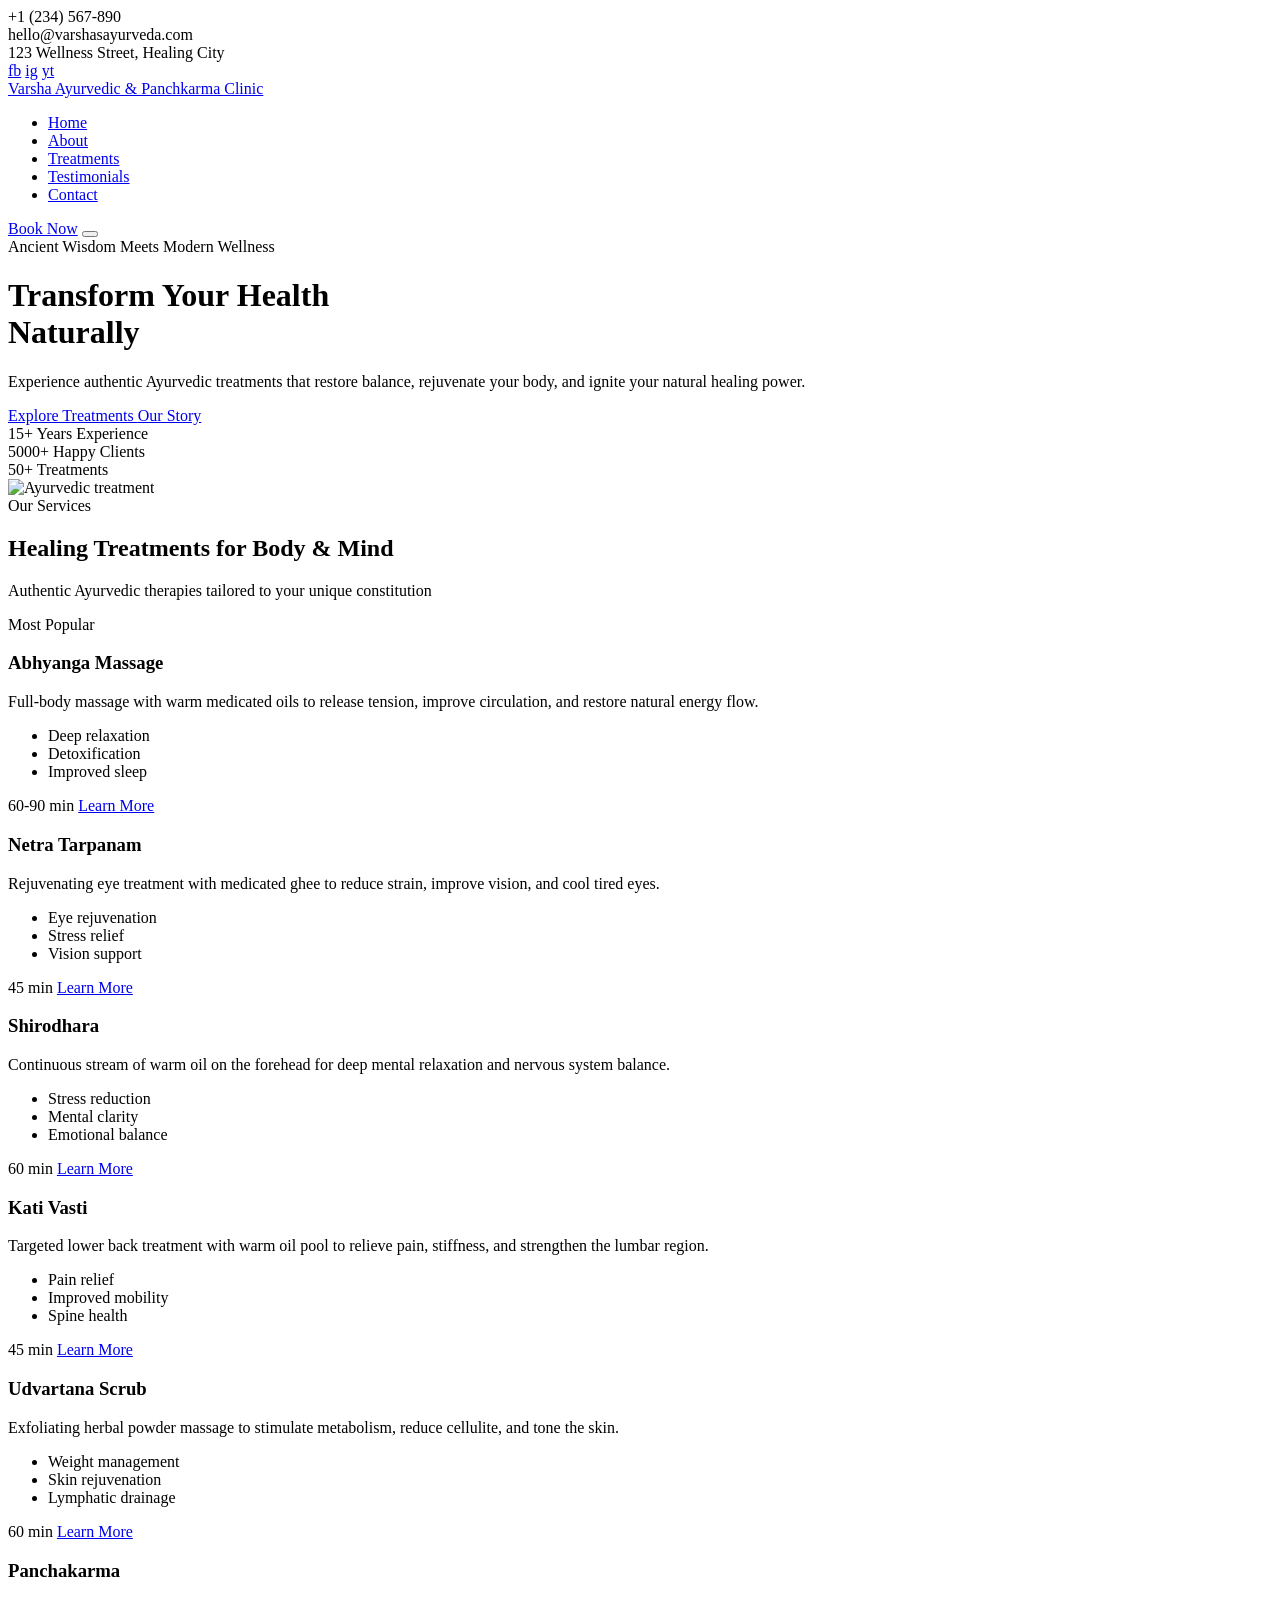
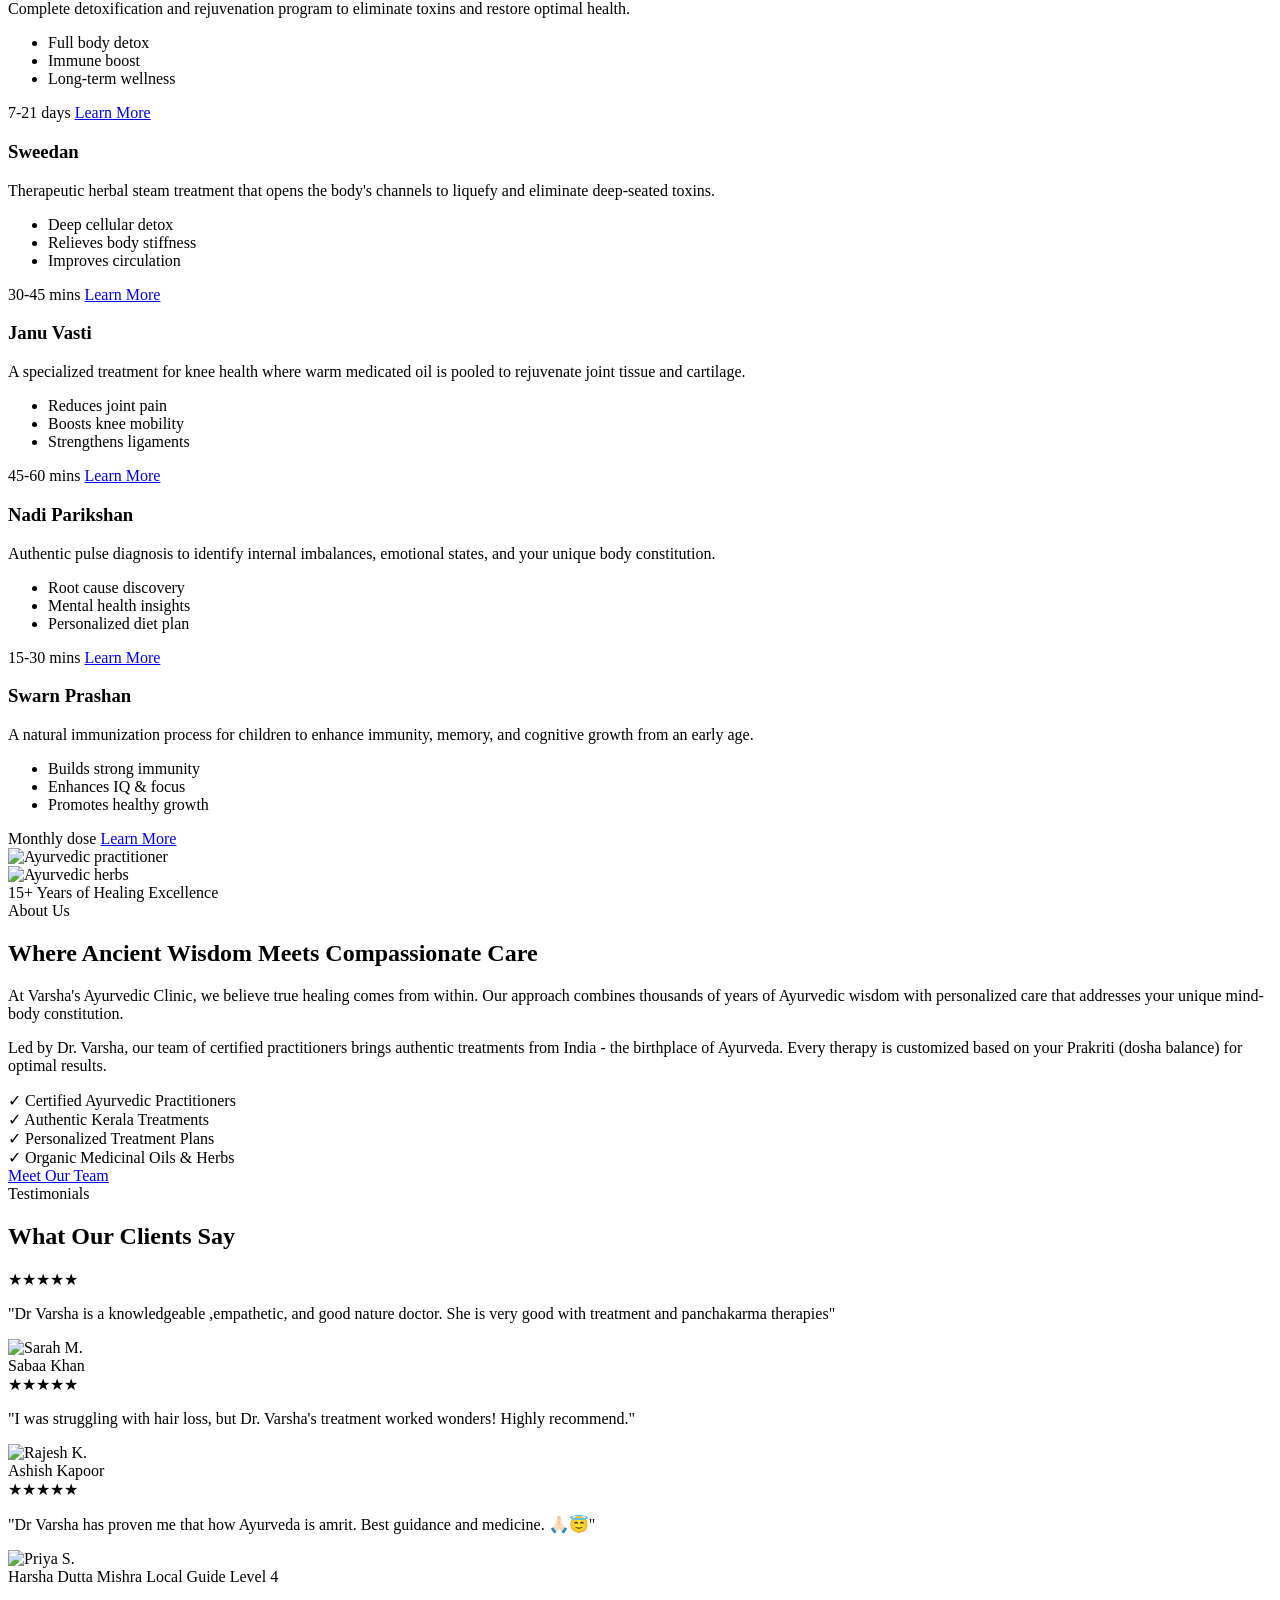
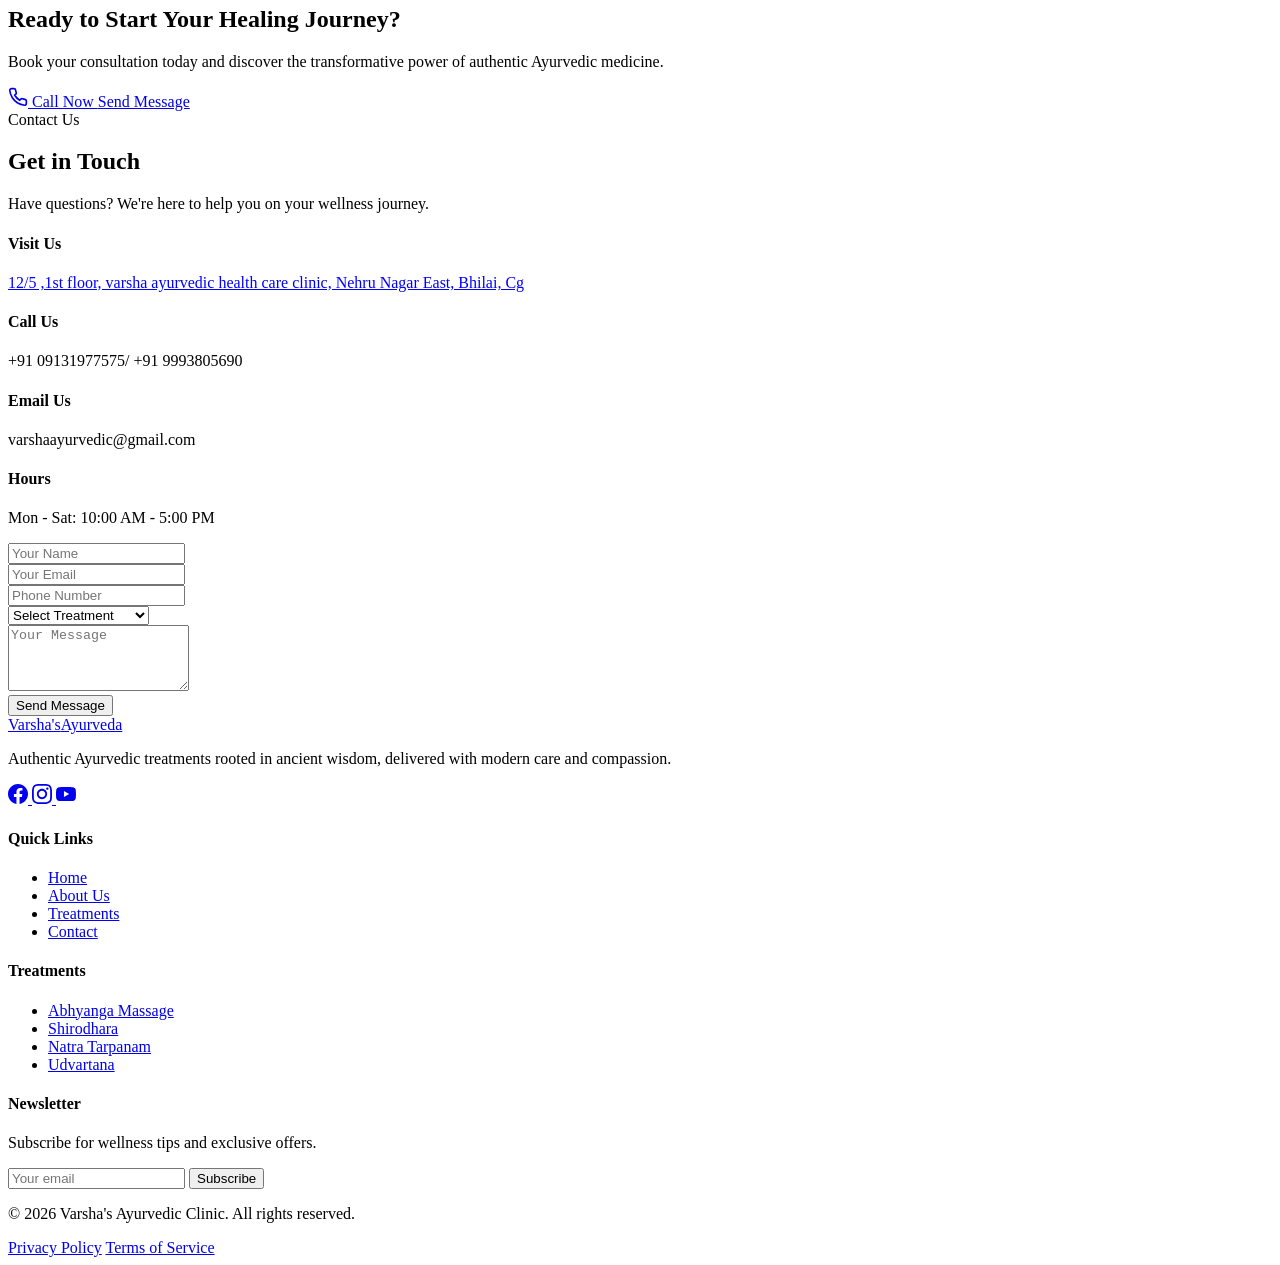
==== index.html @ 2d73433a "Add files via upload" ====
<!DOCTYPE html>
<html lang="en">

<head>
    <meta charset="UTF-8">
    <meta name="viewport" content="width=device-width, initial-scale=1.0">
    <title>Varsha Ayurvedic & Panchkarma Clinic - Ancient Wisdom, Vibrant Health</title>
    <link rel="preconnect" href="https://fonts.googleapis.com">
    <link rel="preconnect" href="https://fonts.gstatic.com" crossorigin>
    <link href="https://fonts.googleapis.com/css2?family=Manrope:wght@400;500;600;700&family=Public+Sans:wght@400;500;600&display=swap" rel="stylesheet">
    <link rel="stylesheet" href="assets/css/style.css">
</head>

<body>
    <!-- Contact Info Bar -->
    <div class="navbar contact-bar">
        <div class="nav-container">
            <div class="contact-info-bar">
                <div class="contact-item">
                    <span class="contact-icon"></span>
                    <span>+1 (234) 567-890</span>
                </div>
                <div class="contact-item">
                    <span class="contact-icon"></span>
                    <span>hello@varshasayurveda.com</span>
                </div>
                <div class="contact-item">
                    <span class="contact-icon"></span>
                    <span>123 Wellness Street, Healing City</span>
                </div>
            </div>
            <div class="social-icons">
                <a href="#" aria-label="Facebook">fb</a>
                <a href="#" aria-label="Instagram">ig</a>
                <a href="#" aria-label="YouTube">yt</a>
            </div>
        </div>
    </div>

    <!-- Navigation -->
    <nav class="navbar">
        <div class="nav-container">
            <a href="index.html" class="nav-logo">
                <span class="logo-icon"></span>
                <span class="logo-text">Varsha Ayurvedic & Panchkarma Clinic</span>
            </a>
            <ul class="nav-menu">
                <li><a href="index.html" class="nav-link active">Home</a></li>
                <li><a href="about.html" class="nav-link">About</a></li>
                <li><a href="#treatments" class="nav-link">Treatments</a></li>
                <li><a href="#testimonials" class="nav-link">Testimonials</a></li>
                <li><a href="#contact" class="nav-link">Contact</a></li>
            </ul>
            <a href="#book" class="btn btn-primary nav-cta">Book Now</a>
            <button class="nav-toggle" aria-label="Toggle menu">
                <span></span>
                <span></span>
                <span></span>
            </button>
        </div>
    </nav>

    <!-- Hero Section -->
    <header class="hero">
        <div class="hero-bg-shapes">
            <div class="hero-shape hero-shape-1"></div>
            <div class="hero-shape hero-shape-2"></div>
        </div>
        <div class="hero-container">
            <div class="hero-content">
                <span class="hero-badge">
                    <span class="badge-icon"></span> Ancient Wisdom Meets Modern Wellness
                </span>
                <h1 class="hero-title">
                    Transform Your Health<br>
                    <span>Naturally</span>
                </h1>
                <p class="hero-subtitle">
                    Experience authentic Ayurvedic treatments that restore balance, rejuvenate your body, and ignite your natural healing power.
                </p>
                <div class="hero-cta">
                    <a href="#treatments" class="btn btn-primary btn-lg">
                        Explore Treatments
                    </a>
                    <a href="#about" class="btn btn-secondary btn-lg">Our Story</a>
                </div>
                <div class="hero-stats">
                    <div class="stat">
                        <span class="stat-number">15+</span>
                        <span class="stat-label">Years Experience</span>
                    </div>
                    <div class="stat">
                        <span class="stat-number">5000+</span>
                        <span class="stat-label">Happy Clients</span>
                    </div>
                    <div class="stat">
                        <span class="stat-number">50+</span>
                        <span class="stat-label">Treatments</span>
                    </div>
                </div>
            </div>
            <div class="hero-image">
                <div class="image-frame">
                    <img src="C:\Users\DARSH\Downloads\varsha\PHOTO-2026-04-24-11-02-21_1.jpg" alt="Ayurvedic treatment" class="hero-img">
                </div>
            </div>
        </div>
    </header>

    <!-- Services Section -->
    <section class="services" id="treatments">
        <div class="container">
            <div class="section-header">
                <span class="section-badge">Our Services</span>
                <h2 class="section-title">Healing Treatments for <span>Body & Mind</span></h2>
                <p class="section-subtitle">Authentic Ayurvedic therapies tailored to your unique constitution</p>
            </div>
            <div class="services-grid">
                <article class="service-card featured">
                    <div class="card-badge">Most Popular</div>
                    <div class="service-icon"></div>
                    <h3 class="service-title">Abhyanga Massage</h3>
                    <p class="service-description">
                        Full-body massage with warm medicated oils to release tension, improve circulation, and restore natural energy flow.
                    </p>
                    <ul class="service-benefits">
                        <li>Deep relaxation</li>
                        <li>Detoxification</li>
                        <li>Improved sleep</li>
                    </ul>
                    <div class="service-footer">
                        <span class="service-duration">60-90 min</span>
                        <a href="abhyanga.html" class="btn btn-outline">Learn More</a>
                    </div>
                </article>

                <article class="service-card">
                    <div class="service-icon"></div>
                    <h3 class="service-title">Netra Tarpanam</h3>
                    <p class="service-description">
                        Rejuvenating eye treatment with medicated ghee to reduce strain, improve vision, and cool tired eyes.
                    </p>
                    <ul class="service-benefits">
                        <li>Eye rejuvenation</li>
                        <li>Stress relief</li>
                        <li>Vision support</li>
                    </ul>
                    <div class="service-footer">
                        <span class="service-duration">45 min</span>
                        <a href="natra-tarpanam.html" class="btn btn-outline">Learn More</a>
                    </div>
                </article>

                <article class="service-card">
                    <div class="service-icon"></div>
                    <h3 class="service-title">Shirodhara</h3>
                    <p class="service-description">
                        Continuous stream of warm oil on the forehead for deep mental relaxation and nervous system balance.
                    </p>
                    <ul class="service-benefits">
                        <li>Stress reduction</li>
                        <li>Mental clarity</li>
                        <li>Emotional balance</li>
                    </ul>
                    <div class="service-footer">
                        <span class="service-duration">60 min</span>
                        <a href="shirodhara.html" class="btn btn-outline">Learn More</a>
                    </div>
                </article>

                <article class="service-card">
                    <div class="service-icon"></div>
                    <h3 class="service-title">Kati Vasti</h3>
                    <p class="service-description">
                        Targeted lower back treatment with warm oil pool to relieve pain, stiffness, and strengthen the lumbar region.
                    </p>
                    <ul class="service-benefits">
                        <li>Pain relief</li>
                        <li>Improved mobility</li>
                        <li>Spine health</li>
                    </ul>
                    <div class="service-footer">
                        <span class="service-duration">45 min</span>
                        <a href="kati-vasti.html" class="btn btn-outline">Learn More</a>
                    </div>
                </article>

                <article class="service-card">
                    <div class="service-icon"></div>
                    <h3 class="service-title">Udvartana Scrub</h3>
                    <p class="service-description">
                        Exfoliating herbal powder massage to stimulate metabolism, reduce cellulite, and tone the skin.
                    </p>
                    <ul class="service-benefits">
                        <li>Weight management</li>
                        <li>Skin rejuvenation</li>
                        <li>Lymphatic drainage</li>
                    </ul>
                    <div class="service-footer">
                        <span class="service-duration">60 min</span>
                        <a href="udvartana.html" class="btn btn-outline">Learn More</a>
                    </div>
                </article>

                <article class="service-card">
                    <div class="service-icon"></div>
                    <h3 class="service-title">Panchakarma</h3>
                    <p class="service-description">
                        Complete detoxification and rejuvenation program to eliminate toxins and restore optimal health.
                    </p>
                    <ul class="service-benefits">
                        <li>Full body detox</li>
                        <li>Immune boost</li>
                        <li>Long-term wellness</li>
                    </ul>
                    <div class="service-footer">
                        <span class="service-duration">7-21 days</span>
                        <a href="panchakarma.html" class="btn btn-outline">Learn More</a>
                    </div>
                </article>

                <article class="service-card">
                    <div class="service-icon"></div>
                    <h3 class="service-title">Sweedan</h3>
                    <p class="service-description">
                        Therapeutic herbal steam treatment that opens the body's channels to liquefy and eliminate deep-seated toxins.
                    </p>
                    <ul class="service-benefits">
                        <li>Deep cellular detox</li>
                        <li>Relieves body stiffness</li>
                        <li>Improves circulation</li>
                    </ul>
                    <div class="service-footer">
                        <span class="service-duration">30-45 mins</span>
                        <a href="sweedan.html" class="btn btn-outline">Learn More</a>
                    </div>
                </article>

                <article class="service-card">
                    <div class="service-icon"></div>
                    <h3 class="service-title">Janu Vasti</h3>
                    <p class="service-description">
                        A specialized treatment for knee health where warm medicated oil is pooled to rejuvenate joint tissue and cartilage.
                    </p>
                    <ul class="service-benefits">
                        <li>Reduces joint pain</li>
                        <li>Boosts knee mobility</li>
                        <li>Strengthens ligaments</li>
                    </ul>
                    <div class="service-footer">
                        <span class="service-duration">45-60 mins</span>
                        <a href="janu-vasti.html" class="btn btn-outline">Learn More</a>
                    </div>
                </article>

                <article class="service-card">
                    <div class="service-icon"></div>
                    <h3 class="service-title">Nadi Parikshan</h3>
                    <p class="service-description">
                        Authentic pulse diagnosis to identify internal imbalances, emotional states, and your unique body constitution.
                    </p>
                    <ul class="service-benefits">
                        <li>Root cause discovery</li>
                        <li>Mental health insights</li>
                        <li>Personalized diet plan</li>
                    </ul>
                    <div class="service-footer">
                        <span class="service-duration">15-30 mins</span>
                        <a href="nadi-parikshan.html" class="btn btn-outline">Learn More</a>
                    </div>
                </article>

                <article class="service-card">
                    <div class="service-icon"></div>
                    <h3 class="service-title">Swarn Prashan</h3>
                    <p class="service-description">
                        A natural immunization process for children to enhance immunity, memory, and cognitive growth from an early age.
                    </p>
                    <ul class="service-benefits">
                        <li>Builds strong immunity</li>
                        <li>Enhances IQ & focus</li>
                        <li>Promotes healthy growth</li>
                    </ul>
                    <div class="service-footer">
                        <span class="service-duration">Monthly dose</span>
                        <a href="swarna-prashan.html" class="btn btn-outline">Learn More</a>
                    </div>
                </article>


            </div>
        </div>
    </section>

    <!-- About Section -->
    <section class="about" id="about">
        <div class="container">
            <div class="about-grid">
                <div class="about-images">
                    <div class="about-img-wrapper">
                        <img src="https://images.unsplash.com/photo-1544161515-4ab6ce6db874?w=600&h=800&fit=crop" alt="Ayurvedic practitioner" class="about-img img-1">
                        <div class="img-decoration img-deco-1"></div>
                    </div>
                    <div class="about-img-wrapper">
                        <img src="https://images.unsplash.com/photo-1519823551278-64ac92734fb1?w=400&h=500&fit=crop" alt="Ayurvedic herbs" class="about-img img-2">
                        <div class="img-decoration img-deco-2"></div>
                    </div>
                    <div class="about-badge-floating">
                        <span class="badge-number">15+</span>
                        <span class="badge-text">Years of Healing Excellence</span>
                    </div>
                </div>
                <div class="about-content">
                    <span class="section-badge">About Us</span>
                    <h2 class="section-title">Where Ancient <span>Wisdom</span> Meets Compassionate <span>Care</span></h2>
                    <p class="about-text">
                        At Varsha's Ayurvedic Clinic, we believe true healing comes from within. Our approach combines thousands of years of Ayurvedic wisdom with personalized care that addresses your unique mind-body constitution.
                    </p>
                    <p class="about-text">
                        Led by Dr. Varsha, our team of certified practitioners brings authentic treatments from India - the birthplace of Ayurveda. Every therapy is customized based on your Prakriti (dosha balance) for optimal results.
                    </p>
                    <div class="about-features">
                        <div class="feature">
                            <span class="feature-icon">✓</span>
                            <span class="feature-text">Certified Ayurvedic Practitioners</span>
                        </div>
                        <div class="feature">
                            <span class="feature-icon">✓</span>
                            <span class="feature-text">Authentic Kerala Treatments</span>
                        </div>
                        <div class="feature">
                            <span class="feature-icon">✓</span>
                            <span class="feature-text">Personalized Treatment Plans</span>
                        </div>
                        <div class="feature">
                            <span class="feature-icon">✓</span>
                            <span class="feature-text">Organic Medicinal Oils & Herbs</span>
                        </div>
                    </div>
                    <a href="about.html" class="btn btn-secondary btn-lg">Meet Our Team</a>
                </div>
            </div>
        </div>
    </section>

    <!-- Testimonials Section -->
    <section class="testimonials" id="testimonials">
        <div class="container">
            <div class="section-header">
                <span class="section-badge">Testimonials</span>
                <h2 class="section-title">What Our <span>Clients Say</span></h2>
            </div>
            <div class="testimonials-grid">
                <div class="testimonial-card">
                    <div class="testimonial-rating">★★★★★</div>
                    <p class="testimonial-text">
                        "Dr Varsha is a knowledgeable ,empathetic, and good nature doctor. She is very good with treatment and panchakarma therapies"
                    </p>
                    <div class="testimonial-author">
                        <img src="https://images.unsplash.com/photo-1438761681033-6461ffad8d80?w=100&h=100&fit=crop&crop=face" alt="Sarah M." class="author-img">
                        <div class="author-info">
                            <span class="author-name">Sabaa Khan</span>
                        </div>
                    </div>
                </div>

                <div class="testimonial-card">
                    <div class="testimonial-rating">★★★★★</div>
                    <p class="testimonial-text">
                        "I was struggling with hair loss, but Dr. Varsha's treatment worked wonders! Highly recommend."
                    </p>
                    <div class="testimonial-author">
                        <img src="https://images.unsplash.com/photo-1507003211169-0a1dd7228f2d?w=100&h=100&fit=crop&crop=face" alt="Rajesh K." class="author-img">
                        <div class="author-info">
                            <span class="author-name">Ashish Kapoor</span>
                        </div>
                    </div>
                </div>

                <div class="testimonial-card">
                    <div class="testimonial-rating">★★★★★</div>
                    <p class="testimonial-text">
                        "Dr Varsha has proven me that how Ayurveda is amrit. Best guidance and medicine. 🙏🏻😇"
                    </p>
                    <div class="testimonial-author">
                        <img src="https://images.unsplash.com/photo-1494790108377-be9c29b29330?w=100&h=100&fit=crop&crop=face" alt="Priya S." class="author-img">
                        <div class="author-info">
                            <span class="author-name">Harsha Dutta Mishra</span>
                            <span class="author-role">Local Guide Level 4</span>
                        </div>
                    </div>
                </div>
            </div>
        </div>
    </section>

    <!-- CTA Section -->
    <section class="cta" id="book">
        <div class="container">
            <div class="cta-content">
                <h2 class="cta-title">Ready to Start Your <span>Healing Journey?</span></h2>
                <p class="cta-subtitle">
                    Book your consultation today and discover the transformative power of authentic Ayurvedic medicine.
                </p>
                <div class="cta-buttons">
                    <a href="tel:+1234567890" class="btn btn-white btn-lg">
                        <svg width="20" height="20" viewBox="0 0 24 24" fill="none" stroke="currentColor" stroke-width="2">
                            <path d="M22 16.92v3a2 2 0 01-2.18 2 19.79 19.79 0 01-8.63-3.07 19.5 19.5 0 01-6-6 19.79 19.79 0 01-3.07-8.67A2 2 0 014.11 2h3a2 2 0 012 1.72 12.84 12.84 0 00.7 2.81 2 2 0 01-.45 2.11L8.09 9.91a16 16 0 006 6l1.27-1.27a2 2 0 012.11-.45 12.84 12.84 0 002.81.7A2 2 0 0122 16.92z"/>
                        </svg> Call Now
                    </a>
                    <a href="#contact" class="btn btn-primary btn-lg">Send Message</a>
                </div>
            </div>
        </div>
    </section>

    <!-- Contact Section -->
    <section class="contact" id="contact">
        <div class="container">
            <div class="contact-grid">
                <div class="contact-info">
                    <span class="section-badge">Contact Us</span>
                    <h2 class="section-title">Get in <span>Touch</span></h2>
                    <p class="contact-intro">
                        Have questions? We're here to help you on your wellness journey.
                    </p>
                    <div class="contact-details">
                        <div class="contact-item">
                            <span class="contact-icon"></span>
                            <div>
                                <h4>Visit Us</h4>
                                <a style="color: blue;" href="https://maps.app.goo.gl/2HeoYYtDDe189mQT6" target="_blank">12/5 ,1st floor, varsha ayurvedic health care clinic, Nehru Nagar East, Bhilai, Cg</a>
                            </div>
                        </div>
                        <div class="contact-item">
                            <span class="contact-icon"></span>
                            <div>
                                <h4>Call Us</h4>
                                <p>+91 09131977575/ +91 9993805690</p>
                            </div>
                        </div>
                        <div class="contact-item">
                            <span class="contact-icon"></span>
                            <div>
                                <h4>Email Us</h4>
                                <p>varshaayurvedic@gmail.com</p>
                            </div>
                        </div>
                        <div class="contact-item">
                            <span class="contact-icon"></span>
                            <div>
                                <h4>Hours</h4>
                                <p>Mon - Sat: 10:00 AM - 5:00 PM</p>
                            </div>
                        </div>
                    </div>
                </div>
                <div class="contact-form-wrapper">
                    <form class="contact-form">
                        <div class="form-group">
                            <input type="text" placeholder="Your Name" required>
                        </div>
                        <div class="form-group">
                            <input type="email" placeholder="Your Email" required>
                        </div>
                        <div class="form-group">
                            <input type="tel" placeholder="Phone Number">
                        </div>
                        <div class="form-group">
                            <select>
                                <option value="">Select Treatment</option>
                                <option value="abhyanga">Abhyanga Massage</option>
                                <option value="shirodhara">Shirodhara</option>
                                <option value="panchakarma">Panchakarma</option>
                                <option value="other">Other / Consultation</option>
                            </select>
                        </div>
                        <div class="form-group">
                            <textarea placeholder="Your Message" rows="4"></textarea>
                        </div>
                        <button type="submit" class="btn btn-primary btn-lg btn-full">Send Message</button>
                    </form>
                </div>
            </div>
        </div>
    </section>

    <!-- Footer -->
    <footer class="footer">
        <div class="container">
            <div class="footer-grid">
                <div class="footer-brand">
                    <a href="index.html" class="footer-logo">
                        <span class="logo-icon"></span>
                        <span class="logo-text">Varsha's<span class="logo-accent">Ayurveda</span></span>
                    </a>
                    <p class="footer-desc">
                        Authentic Ayurvedic treatments rooted in ancient wisdom, delivered with modern care and compassion.
                    </p>
                    <div class="social-links">
                        <a href="#" class="social-link" aria-label="Facebook">
                            <svg width="20" height="20" viewBox="0 0 24 24" fill="currentColor">
                                <path d="M24 12.073c0-6.627-5.373-12-12-12s-12 5.373-12 12c0 5.99 4.388 10.954 10.125 11.854v-8.385H7.078v-3.47h3.047V9.43c0-3.007 1.792-4.669 4.533-4.669 1.312 0 2.686.235 2.686.235v2.953H15.83c-1.491 0-1.956.925-1.956 1.874v2.25h3.328l-.532 3.47h-2.796v8.385C19.612 23.027 24 18.062 24 12.073z"/>
                            </svg>
                        </a>
                        <a href="#" class="social-link" aria-label="Instagram">
                            <svg width="20" height="20" viewBox="0 0 24 24" fill="currentColor">
                                <path d="M12 2.163c3.204 0 3.584.012 4.85.07 3.252.148 4.771 1.691 4.919 4.919.058 1.265.069 1.645.069 4.849 0 3.205-.012 3.584-.069 4.849-.149 3.225-1.664 4.771-4.919 4.919-1.266.058-1.644.07-4.85.07-3.204 0-3.584-.012-4.849-.07-3.26-.149-4.771-1.699-4.919-4.92-.058-1.265-.07-1.644-.07-4.849 0-3.204.013-3.583.07-4.849.149-3.227 1.664-4.771 4.919-4.919 1.266-.057 1.645-.069 4.849-.069zm0-2.163c-3.259 0-3.667.014-4.947.072-4.358.2-6.78 2.618-6.98 6.98-.059 1.281-.073 1.689-.073 4.948 0 3.259.014 3.668.072 4.948.2 4.358 2.618 6.78 6.98 6.98 1.281.058 1.689.072 4.948.072 3.259 0 3.668-.014 4.948-.072 4.354-.2 6.782-2.618 6.979-6.98.059-1.28.073-1.689.073-4.948 0-3.259-.014-3.667-.072-4.947-.196-4.354-2.617-6.78-6.979-6.98-1.281-.059-1.69-.073-4.949-.073zm0 5.838c-3.403 0-6.162 2.759-6.162 6.162s2.759 6.163 6.162 6.163 6.162-2.759 6.162-6.163c0-3.403-2.759-6.162-6.162-6.162zm0 10.162c-2.209 0-4-1.79-4-4 0-2.209 1.791-4 4-4s4 1.791 4 4c0 2.21-1.791 4-4 4zm6.406-11.845c-.796 0-1.441.645-1.441 1.44s.645 1.44 1.441 1.44c.795 0 1.439-.645 1.439-1.44s-.644-1.44-1.439-1.44z"/>
                            </svg>
                        </a>
                        <a href="#" class="social-link" aria-label="YouTube">
                            <svg width="20" height="20" viewBox="0 0 24 24" fill="currentColor">
                                <path d="M23.498 6.186a3.016 3.016 0 0 0-2.122-2.136C19.505 3.545 12 3.545 12 3.545s-7.505 0-9.377.505A3.017 3.017 0 0 0 .502 6.186C0 8.07 0 12 0 12s0 3.93.502 5.814a3.016 3.016 0 0 0 2.122 2.136c1.871.505 9.376.505 9.376.505s7.505 0 9.377-.505a3.015 3.015 0 0 0 2.122-2.136C24 15.93 24 12 24 12s0-3.93-.502-5.814zM9.545 15.568V8.432L15.818 12l-6.273 3.568z"/>
                            </svg>
                        </a>
                    </div>
                </div>
                <div class="footer-links">
                    <h4>Quick Links</h4>
                    <ul>
                        <li><a href="index.html">Home</a></li>
                        <li><a href="about.html">About Us</a></li>
                        <li><a href="treatments.html">Treatments</a></li>
                        <li><a href="#contact">Contact</a></li>
                    </ul>
                </div>
                <div class="footer-links">
                    <h4>Treatments</h4>
                    <ul>
                        <li><a href="abhyanga.html">Abhyanga Massage</a></li>
                        <li><a href="shirodhara.html">Shirodhara</a></li>
                        <li><a href="natra-tarpanam.html">Natra Tarpanam</a></li>
                        <li><a href="udvartana.html">Udvartana</a></li>
                    </ul>
                </div>
                <div class="footer-links">
                    <h4>Newsletter</h4>
                    <p>Subscribe for wellness tips and exclusive offers.</p>
                    <form class="newsletter-form">
                        <input type="email" placeholder="Your email">
                        <button type="submit" class="btn btn-primary">Subscribe</button>
                    </form>
                </div>
            </div>
            <div class="footer-bottom">
                <p>&copy; 2026 Varsha's Ayurvedic Clinic. All rights reserved.</p>
                <div class="footer-legal">
                    <a href="#">Privacy Policy</a>
                    <a href="#">Terms of Service</a>
                </div>
            </div>
        </div>
    </footer>

    <script src="assets/js/main.js"></script>
</body>

</html>
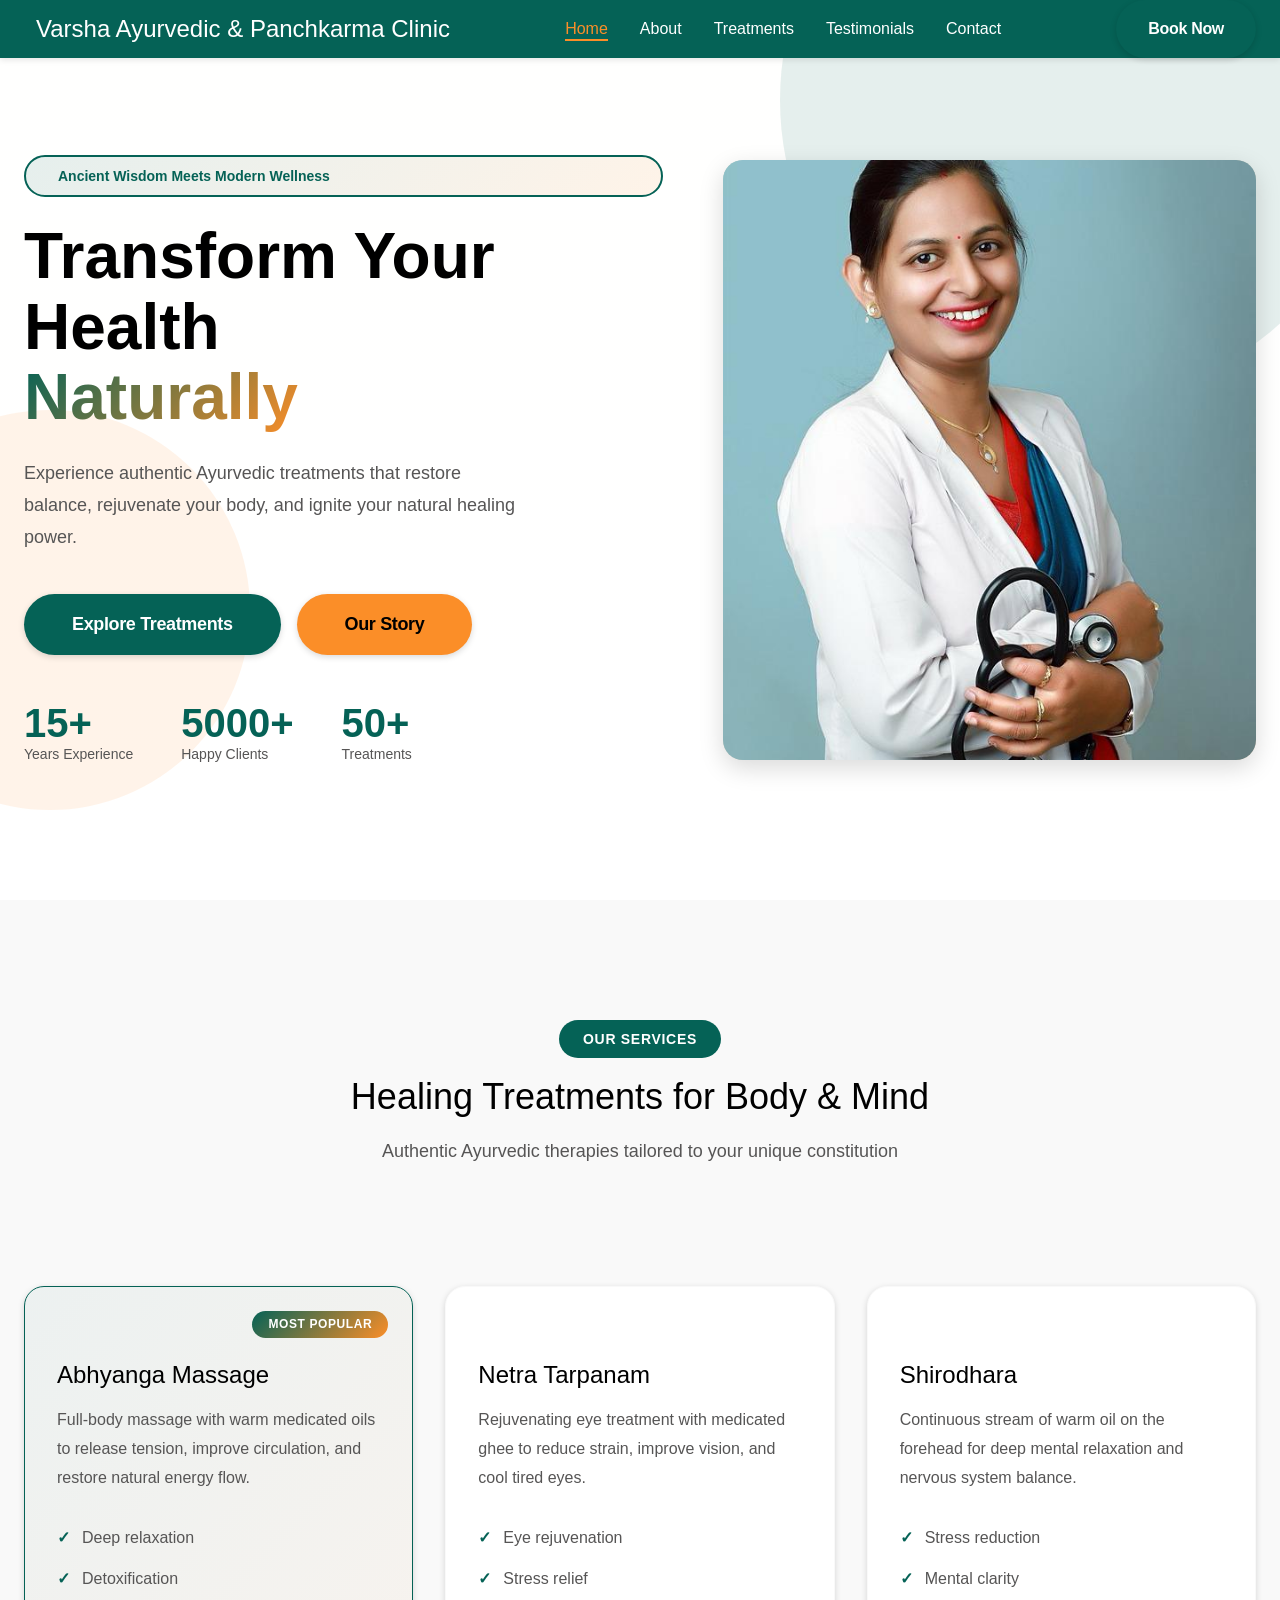
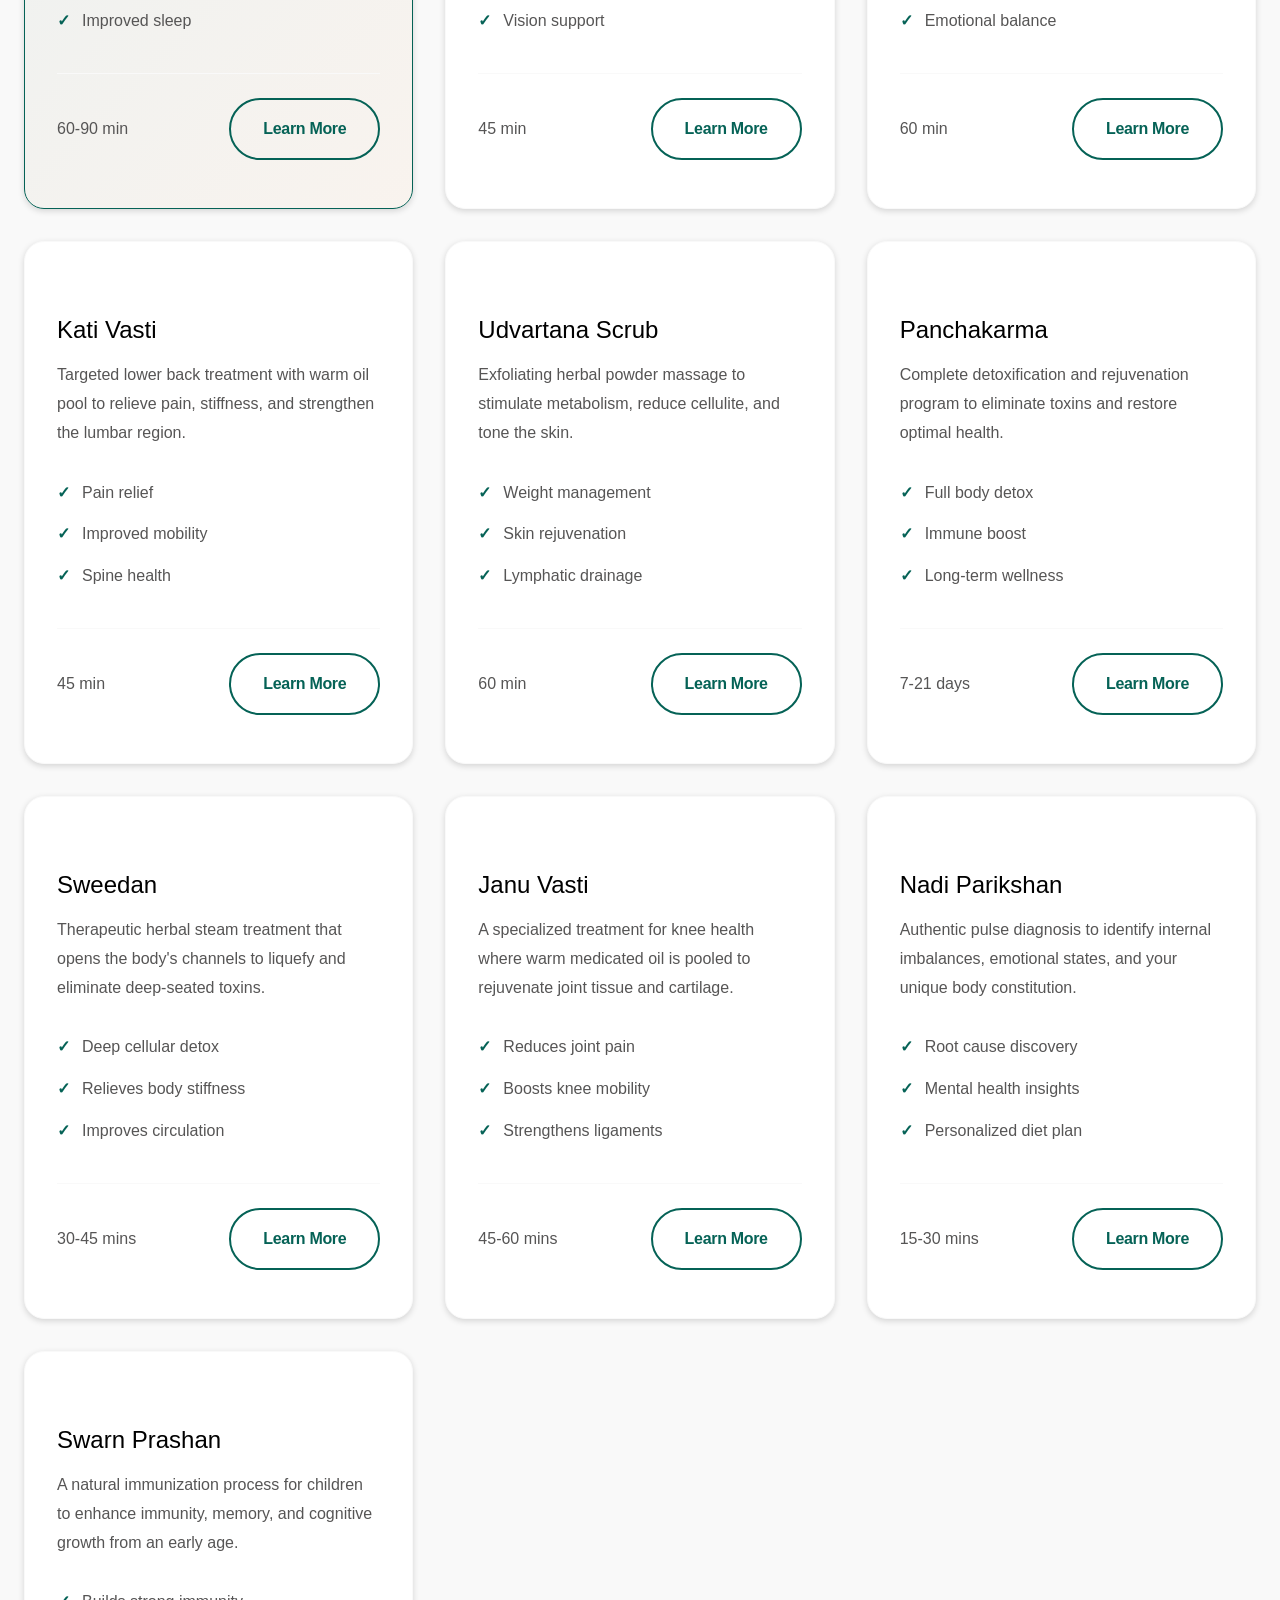
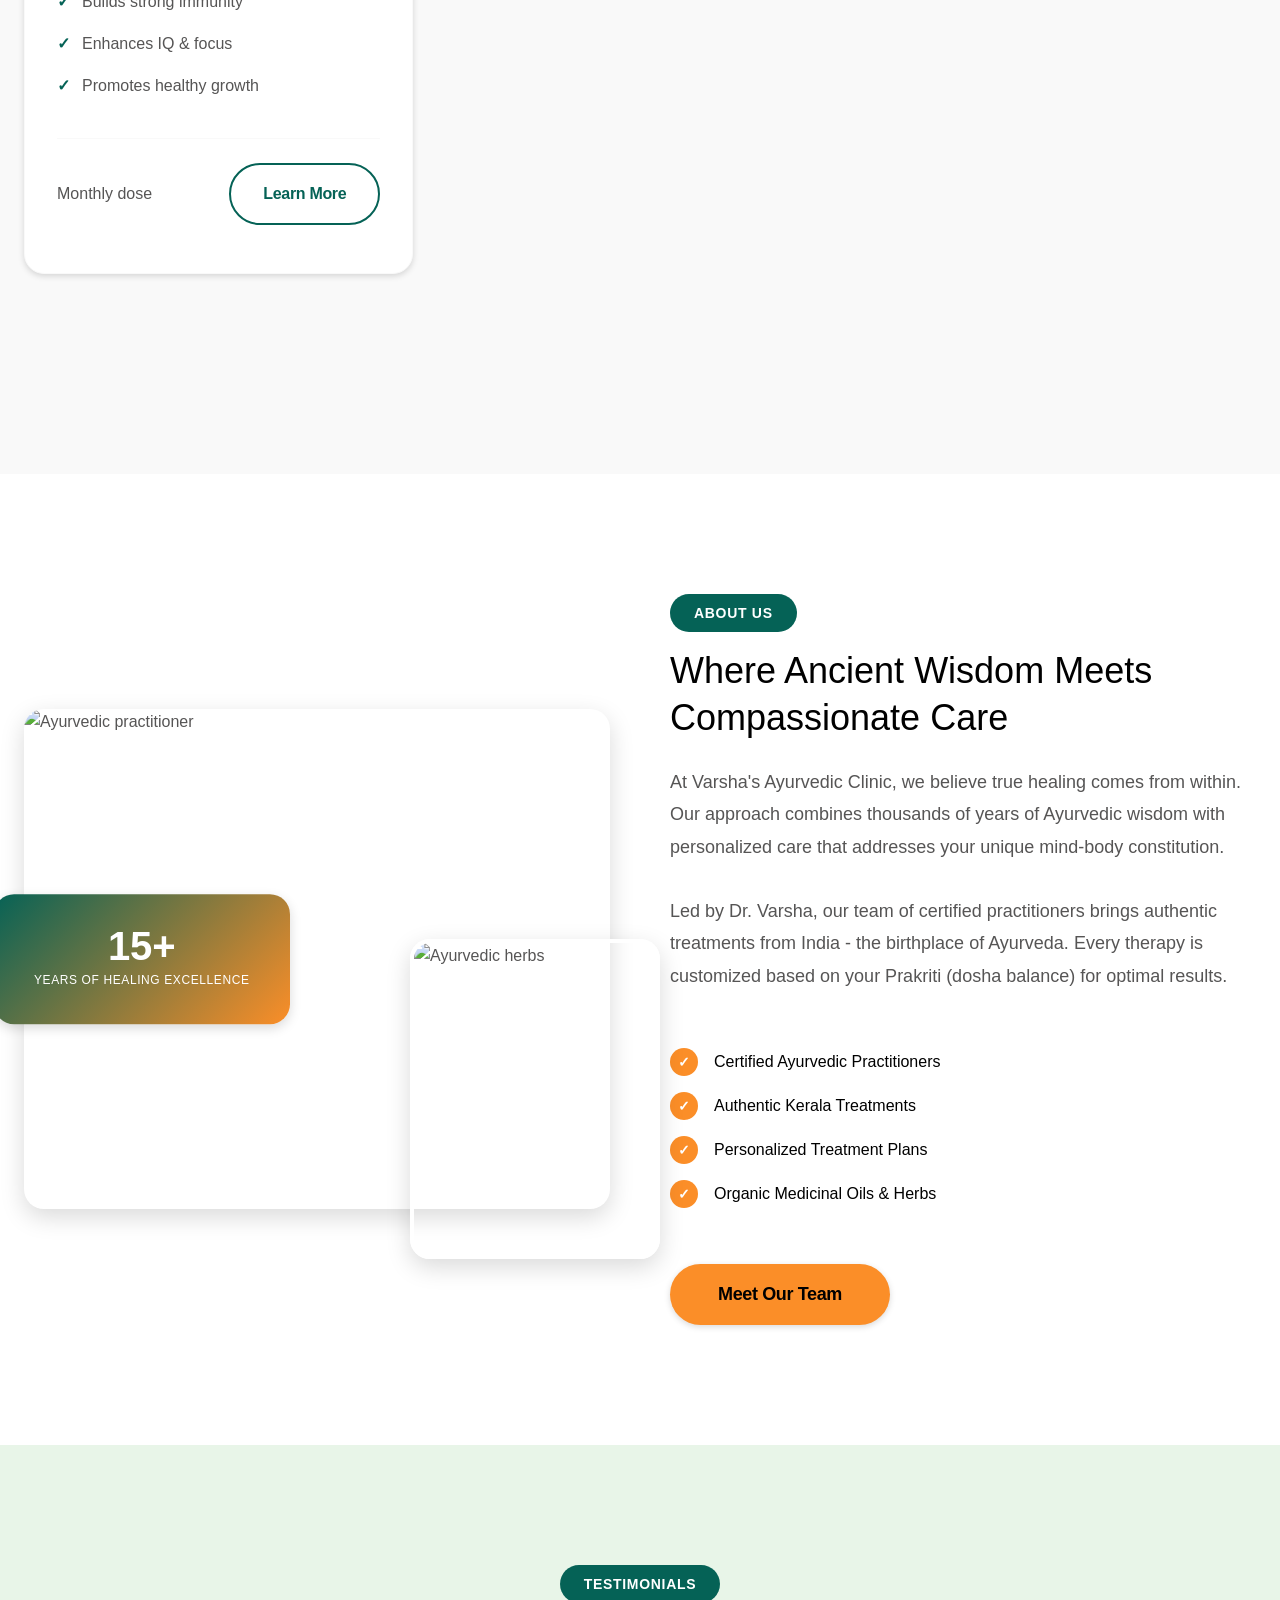
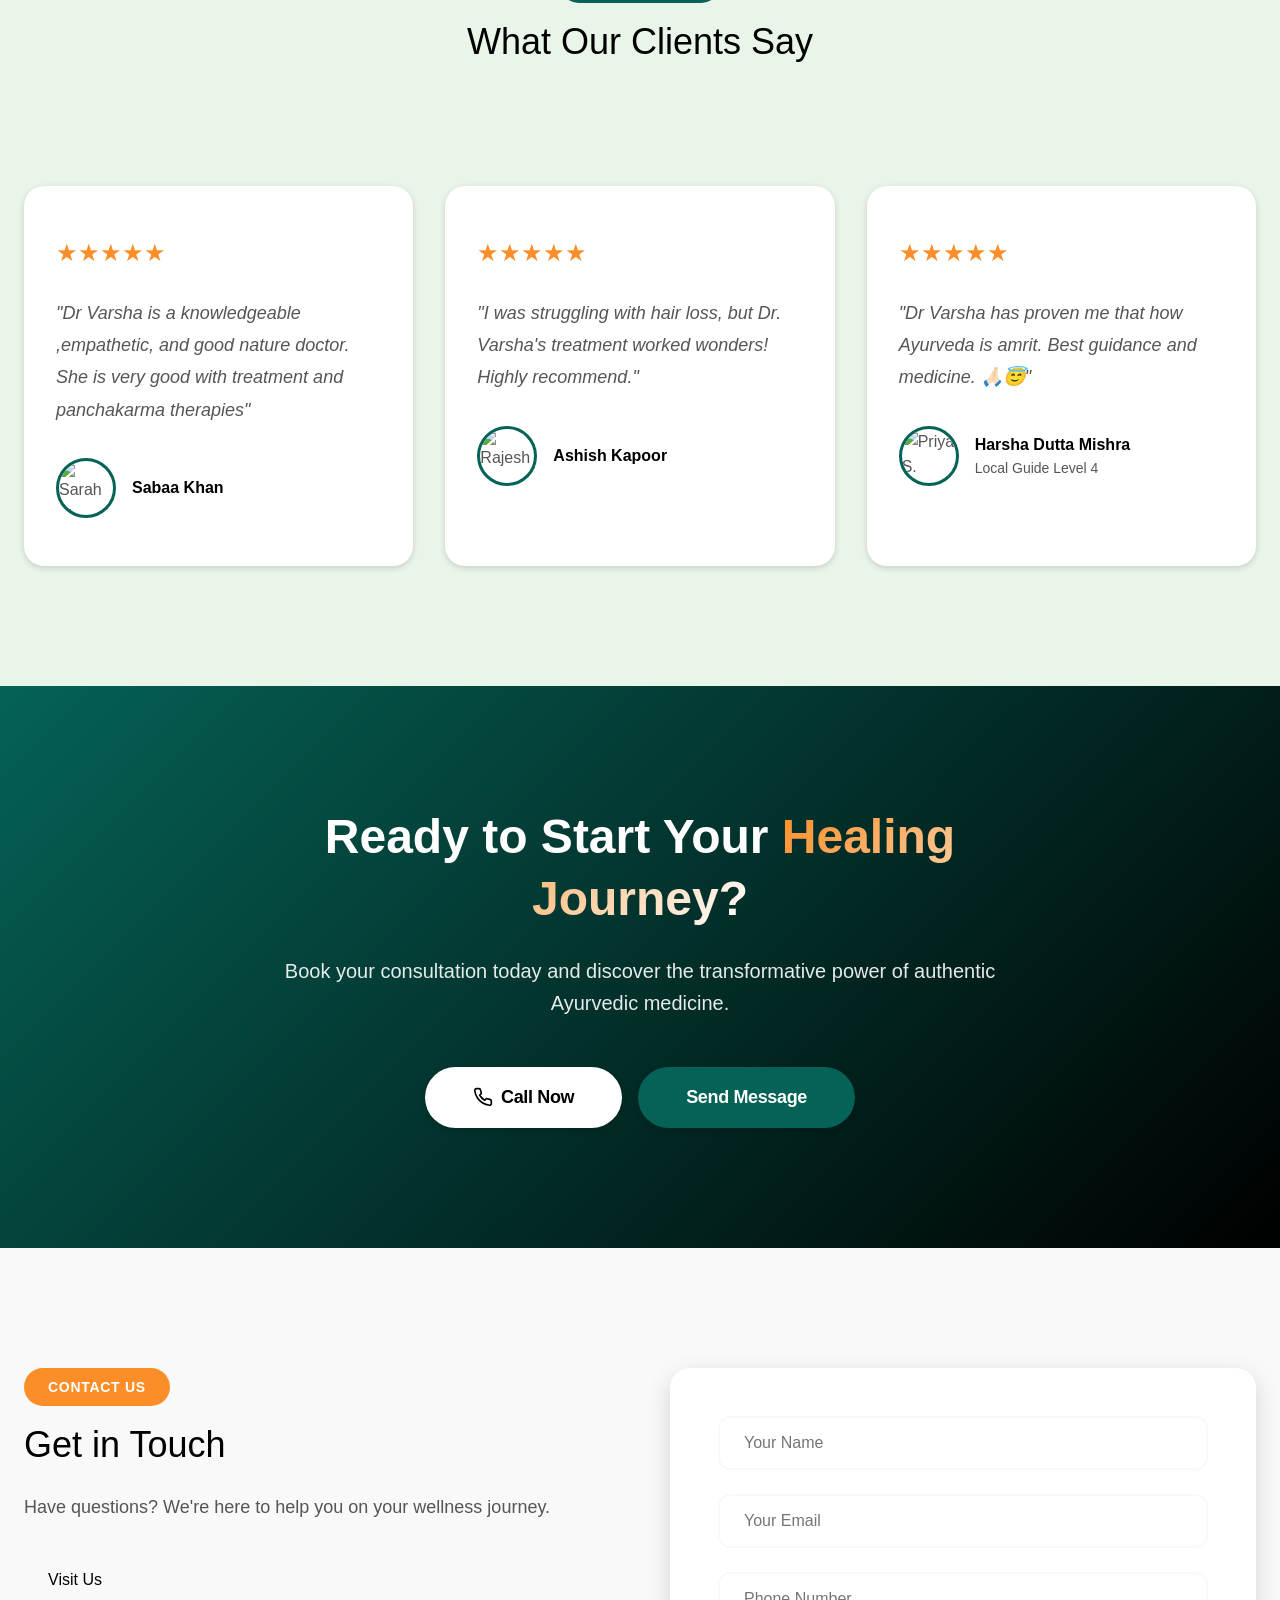
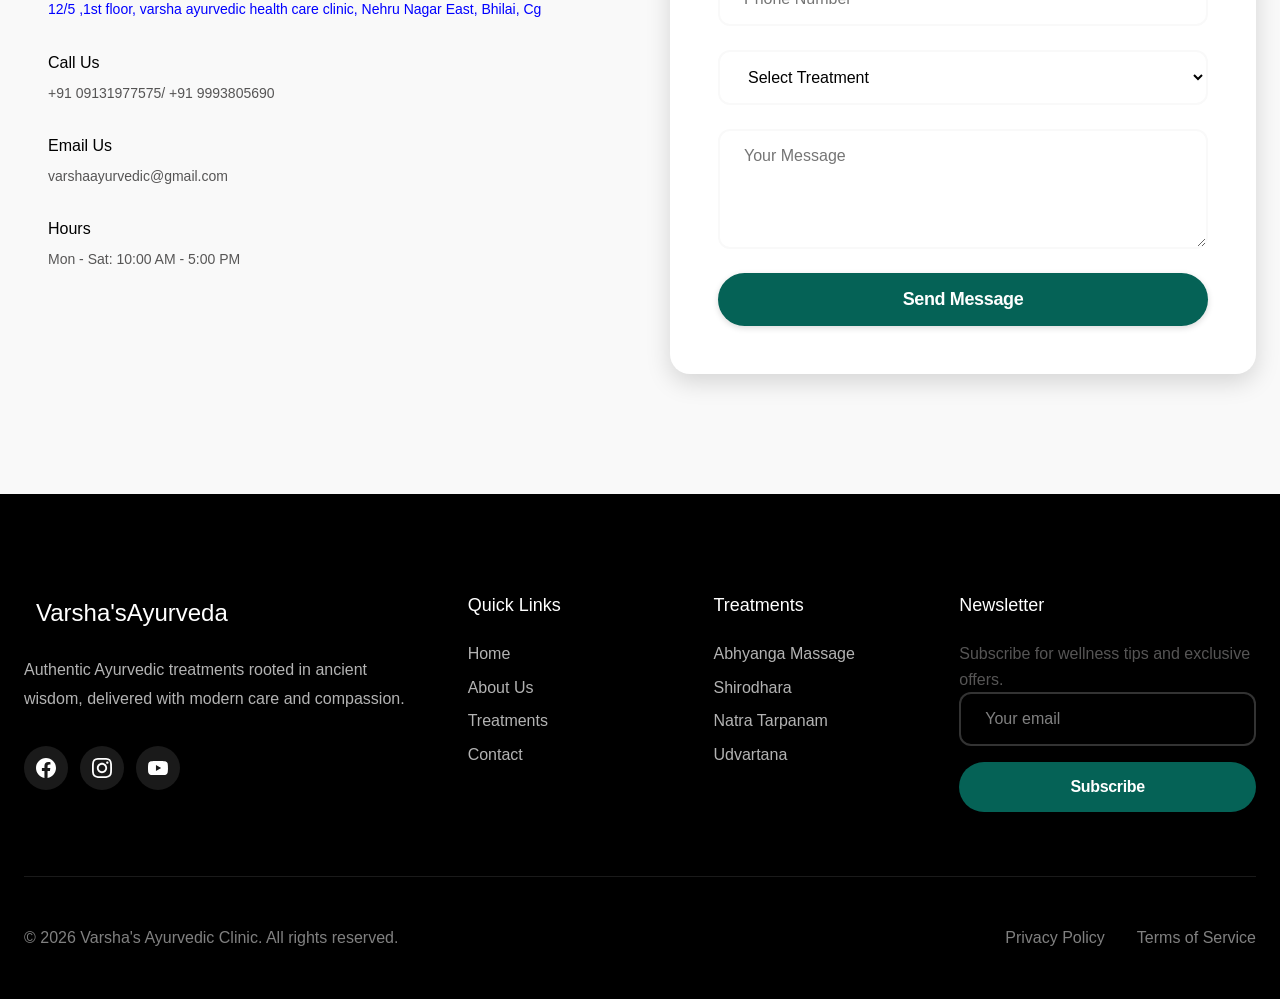
==== commit 41ba115d: "Update image source path in index.html" ====
--- a/index.html
+++ b/index.html
@@ -101,7 +101,7 @@
             </div>
             <div class="hero-image">
                 <div class="image-frame">
-                    <img src="C:\Users\DARSH\Downloads\varsha\PHOTO-2026-04-24-11-02-21_1.jpg" alt="Ayurvedic treatment" class="hero-img">
+                    <img src="assets/images/PHOTO-2026-04-24-11-02-21_1.jpg" alt="Ayurvedic treatment" class="hero-img">
                 </div>
             </div>
         </div>
@@ -555,4 +555,4 @@
     <script src="assets/js/main.js"></script>
 </body>
 
-</html>+</html>
--- a/assets/css/style.css
+++ b/assets/css/style.css
@@ -0,0 +1,1578 @@
+/* ========================================
+   Varsha's Ayurvedic Clinic - Stitch Design
+   ======================================== */
+
+
+/* CSS Variables - Matching Stitch Design System */
+
+:root {
+    /* Colors from Stitch Design */
+    --color-primary-teal: #056256;
+    --color-orange-accent: #fb8e28;
+    --color-pure-white: #ffffff;
+    --color-off-white: #fffffe;
+    --color-sage-gray: #565555;
+    --color-deep-earth: #000000;
+    --color-light-gray: #f9f9f9;
+    --color-medium-gray: #222222;
+    --color-healing-light: #e8f5e8;
+    --color-warm-light: #fff8e1;
+    /* Semantic Tokens */
+    --color-bg-primary: var(--color-light-gray);
+    --color-bg-secondary: var(--color-pure-white);
+    --color-bg-accent: var(--color-healing-light);
+    --color-text-primary: var(--color-sage-gray);
+    --color-text-secondary: var(--color-deep-earth);
+    --color-text-on-primary: var(--color-pure-white);
+    --color-text-on-accent: var(--color-deep-earth);
+    --color-border: var(--color-light-gray);
+    --color-shadow: rgba(0, 0, 0, 0.15);
+    --color-btn-primary: var(--color-primary-teal);
+    --color-btn-primary-hover: #084d42;
+    --color-btn-secondary: var(--color-orange-accent);
+    --color-btn-secondary-hover: #e07b1f;
+    /* Typography */
+    --font-headline: 'Manrope', sans-serif;
+    --font-body: 'Manrope', sans-serif;
+    --font-label: 'Public Sans', sans-serif;
+    /* Spacing - 4px base grid */
+    --spacing-xs: 4px;
+    --spacing-sm: 8px;
+    --spacing-md: 16px;
+    --spacing-lg: 24px;
+    --spacing-xl: 32px;
+    --spacing-2xl: 38px;
+    --spacing-3xl: 100px;
+    --spacing-4xl: 120px;
+    /* Border Radius */
+    --radius-sm: 5px;
+    --radius-md: 6px;
+    --radius-lg: 12px;
+    --radius-xl: 20px;
+    --radius-full: 9999px;
+    /* Shadows */
+    --shadow-sm: 0px 2px 6px 0px var(--color-shadow);
+    --shadow-md: 0px 4px 12px 0px var(--color-shadow);
+    --shadow-lg: 0px 8px 24px 0px var(--color-shadow);
+    /* Transitions */
+    --transition-base: 250ms ease;
+}
+
+
+/* Reset & Base */
+
+*,
+*::before,
+*::after {
+    box-sizing: border-box;
+    margin: 0;
+    padding: 0;
+}
+
+html {
+    scroll-behavior: smooth;
+    font-size: 16px;
+}
+
+body {
+    font-family: var(--font-body);
+    font-size: 1rem;
+    line-height: 1.6;
+    color: var(--color-text-primary);
+    background-color: var(--color-bg-primary);
+    overflow-x: hidden;
+}
+
+img {
+    max-width: 100%;
+    height: auto;
+    display: block;
+}
+
+a {
+    text-decoration: none;
+    color: inherit;
+    transition: color var(--transition-base);
+}
+
+ul {
+    list-style: none;
+}
+
+
+/* Container */
+
+.container {
+    width: 100%;
+    max-width: 1280px;
+    margin: 0 auto;
+    padding: 0 24px;
+}
+
+
+/* Typography */
+
+h1,
+h2,
+h3,
+h4,
+h5,
+h6 {
+    font-family: var(--font-headline);
+    font-weight: 500;
+    line-height: 1.3;
+    color: var(--color-text-secondary);
+}
+
+h1 {
+    font-size: 3rem;
+}
+
+h2 {
+    font-size: 2.25rem;
+}
+
+h3 {
+    font-size: 1.75rem;
+}
+
+h4 {
+    font-size: 1.5rem;
+}
+
+h5 {
+    font-size: 1.25rem;
+}
+
+
+/* Section Header */
+
+.section-header {
+    text-align: center;
+    max-width: 700px;
+    margin: 0 auto var(--spacing-4xl);
+}
+
+.section-badge {
+    display: inline-block;
+    padding: 8px 24px;
+    background: var(--color-primary-teal);
+    color: var(--color-pure-white);
+    border-radius: var(--radius-full);
+    font-family: var(--font-label);
+    font-weight: 600;
+    font-size: 0.875rem;
+    text-transform: uppercase;
+    letter-spacing: 0.05em;
+    margin-bottom: 16px;
+}
+
+.section-title {
+    margin-bottom: 16px;
+}
+
+.section-subtitle {
+    font-size: 1.125rem;
+    color: var(--color-sage-gray);
+}
+
+
+/* ========================================
+   Navigation
+   ======================================== */
+
+.navbar {
+    position: fixed;
+    top: 0;
+    left: 0;
+    right: 0;
+    z-index: 1000;
+    background: var(--color-primary-teal);
+    box-shadow: 0px 2px 6px 0px rgba(0, 0, 0, 0.1);
+}
+
+.navbar.contact-bar {
+    background: var(--color-deep-earth);
+    padding: 12px 0;
+}
+
+.nav-container {
+    max-width: 1280px;
+    margin: 0 auto;
+    padding: 0 24px;
+    display: flex;
+    align-items: center;
+    justify-content: space-between;
+}
+
+
+/* Contact Info Bar */
+
+.contact-info-bar {
+    display: flex;
+    gap: 32px;
+}
+
+.contact-item {
+    display: flex;
+    align-items: center;
+    gap: 8px;
+    color: var(--color-pure-white);
+    font-size: 0.875rem;
+}
+
+.contact-item a {
+    color: var(--color-pure-white);
+}
+
+.contact-icon {
+    font-size: 1rem;
+}
+
+
+/* Main Navigation */
+
+.nav-main {
+    display: flex;
+    align-items: center;
+    gap: 48px;
+}
+
+.nav-logo {
+    display: flex;
+    align-items: center;
+    gap: 12px;
+    font-family: var(--font-headline);
+    font-weight: 500;
+    font-size: 1.5rem;
+    color: var(--color-pure-white);
+}
+
+.nav-logo .logo-icon {
+    font-size: 2rem;
+}
+
+.nav-menu {
+    display: flex;
+    gap: 32px;
+}
+
+.nav-link {
+    font-family: var(--font-label);
+    font-weight: 500;
+    font-size: 1rem;
+    color: var(--color-pure-white);
+    position: relative;
+}
+
+.nav-link::after {
+    content: '';
+    position: absolute;
+    bottom: -4px;
+    left: 0;
+    width: 0;
+    height: 2px;
+    background: var(--color-orange-accent);
+    transition: width var(--transition-base);
+}
+
+.nav-link:hover,
+.nav-link.active {
+    color: var(--color-orange-accent);
+}
+
+.nav-link:hover::after,
+.nav-link.active::after {
+    width: 100%;
+}
+
+.nav-cta {
+    display: inline-flex;
+}
+
+.nav-toggle {
+    display: none;
+    flex-direction: column;
+    gap: 5px;
+    background: none;
+    border: none;
+    cursor: pointer;
+    padding: 8px;
+}
+
+.nav-toggle span {
+    width: 25px;
+    height: 3px;
+    background: var(--color-pure-white);
+    border-radius: 2px;
+    transition: all var(--transition-base);
+}
+
+
+/* ========================================
+   Hero Section
+   ======================================== */
+
+.hero {
+    position: relative;
+    min-height: 100vh;
+    display: flex;
+    align-items: center;
+    padding: 120px 0 100px;
+    background: linear-gradient(180deg, var(--color-off-white) 0%, var(--color-pure-white) 100%);
+    overflow: hidden;
+}
+
+.hero-bg-shapes {
+    position: absolute;
+    inset: 0;
+    overflow: hidden;
+    pointer-events: none;
+}
+
+.hero-shape {
+    position: absolute;
+    border-radius: 50%;
+    opacity: 0.1;
+}
+
+.hero-shape-1 {
+    width: 600px;
+    height: 600px;
+    background: var(--color-primary-teal);
+    top: -200px;
+    right: -100px;
+}
+
+.hero-shape-2 {
+    width: 400px;
+    height: 400px;
+    background: var(--color-orange-accent);
+    bottom: 10%;
+    left: -150px;
+}
+
+.hero-container {
+    max-width: 1280px;
+    margin: 0 auto;
+    padding: 0 24px;
+    display: grid;
+    grid-template-columns: 1.2fr 1fr;
+    gap: 60px;
+    align-items: center;
+    position: relative;
+    z-index: 1;
+}
+
+.hero-content {
+    display: flex;
+    flex-direction: column;
+}
+
+.hero-badge {
+    display: inline-block;
+    padding: 8px 24px;
+    background: linear-gradient(135deg, rgba(5, 98, 86, 0.1) 0%, rgba(251, 142, 40, 0.1) 100%);
+    border: 2px solid var(--color-primary-teal);
+    border-radius: var(--radius-full);
+    font-family: var(--font-label);
+    font-weight: 600;
+    font-size: 0.875rem;
+    color: var(--color-primary-teal);
+    margin-bottom: 24px;
+    display: inline-flex;
+    align-items: center;
+    gap: 8px;
+}
+
+.hero-badge .badge-icon {
+    font-size: 1.2em;
+}
+
+.hero-title {
+    font-size: clamp(2.5rem, 5vw, 4.5rem);
+    font-weight: 600;
+    line-height: 1.1;
+    margin-bottom: 24px;
+    color: var(--color-deep-earth);
+}
+
+.hero-title span {
+    background: linear-gradient(135deg, var(--color-primary-teal) 0%, var(--color-orange-accent) 100%);
+    -webkit-background-clip: text;
+    -webkit-text-fill-color: transparent;
+    background-clip: text;
+}
+
+.hero-subtitle {
+    font-size: 1.125rem;
+    color: var(--color-sage-gray);
+    margin-bottom: 40px;
+    line-height: 1.8;
+    max-width: 500px;
+}
+
+.hero-cta {
+    display: flex;
+    gap: 16px;
+    margin-bottom: 48px;
+    flex-wrap: wrap;
+}
+
+
+/* ========================================
+   Stats Section
+   ======================================== */
+
+.hero-stats {
+    display: flex;
+    gap: 48px;
+    flex-wrap: wrap;
+}
+
+.stat {
+    display: flex;
+    flex-direction: column;
+}
+
+.stat-number {
+    font-family: var(--font-headline);
+    font-size: 2.5rem;
+    font-weight: 600;
+    color: var(--color-primary-teal);
+    line-height: 1;
+}
+
+.stat-label {
+    font-family: var(--font-label);
+    font-size: 0.875rem;
+    color: var(--color-sage-gray);
+    font-weight: 500;
+}
+
+
+/* Hero Image */
+
+.hero-image {
+    position: relative;
+}
+
+.image-frame {
+    position: relative;
+    border-radius: 20px;
+    overflow: hidden;
+    box-shadow: 0px 8px 24px 0px rgba(0, 0, 0, 0.15);
+}
+
+.image-frame::before {
+    content: '';
+    position: absolute;
+    inset: -4px;
+    background: linear-gradient(135deg, var(--color-primary-teal) 0%, var(--color-orange-accent) 100%);
+    border-radius: 24px;
+    z-index: -1;
+    opacity: 0.3;
+}
+
+.hero-img {
+    width: 100%;
+    height: 600px;
+    object-fit: cover;
+}
+
+
+/* ========================================
+   Services Section
+   ======================================== */
+
+.services {
+    padding: 120px 0;
+    background: var(--color-bg-primary);
+}
+
+.services-grid {
+    display: grid;
+    grid-template-columns: repeat(3, 1fr);
+    gap: 32px;
+    margin-bottom: 80px;
+}
+
+.service-card {
+    position: relative;
+    background: var(--color-pure-white);
+    border-radius: 20px;
+    padding: 48px 32px;
+    transition: all var(--transition-base);
+    border: 1px solid var(--color-border);
+    box-shadow: var(--shadow-sm);
+}
+
+.service-card:hover {
+    transform: translateY(-8px);
+    box-shadow: var(--shadow-md);
+}
+
+.service-card.featured {
+    border-color: var(--color-primary-teal);
+    background: linear-gradient(135deg, rgba(5, 98, 86, 0.05) 0%, rgba(251, 142, 40, 0.05) 100%);
+}
+
+.card-badge {
+    position: absolute;
+    top: 24px;
+    right: 24px;
+    padding: 4px 16px;
+    background: linear-gradient(135deg, var(--color-primary-teal) 0%, var(--color-orange-accent) 100%);
+    color: var(--color-pure-white);
+    border-radius: var(--radius-full);
+    font-family: var(--font-label);
+    font-size: 0.75rem;
+    font-weight: 600;
+    text-transform: uppercase;
+    letter-spacing: 0.05em;
+}
+
+.service-icon {
+    font-size: 3.5rem;
+    margin-bottom: 24px;
+    color: var(--color-primary-teal);
+}
+
+.service-title {
+    font-size: 1.5rem;
+    margin-bottom: 16px;
+    color: var(--color-deep-earth);
+}
+
+.service-description {
+    color: var(--color-sage-gray);
+    margin-bottom: 24px;
+    line-height: 1.8;
+}
+
+.service-benefits {
+    margin-bottom: 32px;
+}
+
+.service-benefits li {
+    display: flex;
+    align-items: center;
+    gap: 12px;
+    padding: 8px 0;
+    color: var(--color-sage-gray);
+    font-weight: 400;
+}
+
+.service-benefits li::before {
+    content: '\2713';
+    color: var(--color-primary-teal);
+    font-weight: 700;
+}
+
+.service-footer {
+    display: flex;
+    justify-content: space-between;
+    align-items: center;
+    padding-top: 24px;
+    border-top: 1px solid var(--color-border);
+}
+
+.service-duration {
+    font-family: var(--font-label);
+    font-weight: 500;
+    color: var(--color-sage-gray);
+}
+
+.services-cta {
+    text-align: center;
+}
+
+
+/* ========================================
+   About Section
+   ======================================== */
+
+.about {
+    padding: 120px 0;
+    background: var(--color-pure-white);
+}
+
+.about-grid {
+    display: grid;
+    grid-template-columns: 1fr 1fr;
+    gap: 60px;
+    align-items: center;
+}
+
+.about-images {
+    position: relative;
+}
+
+.about-img-wrapper {
+    position: relative;
+}
+
+.about-img {
+    border-radius: 20px;
+    box-shadow: var(--shadow-lg);
+}
+
+.img-1 {
+    width: 100%;
+    height: 500px;
+    object-fit: cover;
+}
+
+.img-2 {
+    position: absolute;
+    bottom: -50px;
+    right: -50px;
+    width: 250px;
+    height: 320px;
+    object-fit: cover;
+    border: 4px solid var(--color-pure-white);
+}
+
+.img-decoration {
+    position: absolute;
+    border-radius: 50%;
+    z-index: -1;
+}
+
+.img-deco-1 {
+    width: 100%;
+    height: 100%;
+    border: 3px solid var(--color-primary-teal);
+    top: 20px;
+    left: 20px;
+}
+
+.img-deco-2 {
+    width: 100%;
+    height: 100%;
+    border: 3px solid var(--color-orange-accent);
+    bottom: 15px;
+    right: 15px;
+}
+
+.about-badge-floating {
+    position: absolute;
+    top: 50%;
+    left: -30px;
+    transform: translateY(-50%);
+    background: linear-gradient(135deg, var(--color-primary-teal) 0%, var(--color-orange-accent) 100%);
+    color: var(--color-pure-white);
+    padding: 32px 40px;
+    border-radius: 20px;
+    text-align: center;
+    box-shadow: var(--shadow-md);
+}
+
+.badge-number {
+    display: block;
+    font-family: var(--font-headline);
+    font-size: 2.5rem;
+    font-weight: 600;
+    line-height: 1;
+}
+
+.badge-text {
+    font-family: var(--font-label);
+    font-size: 0.75rem;
+    font-weight: 500;
+    text-transform: uppercase;
+    letter-spacing: 0.05em;
+}
+
+.about-content .section-title {
+    text-align: left;
+    margin-bottom: 24px;
+}
+
+.about-text {
+    color: var(--color-sage-gray);
+    margin-bottom: 32px;
+    font-size: 1.125rem;
+    line-height: 1.8;
+}
+
+.about-features {
+    margin: 48px 0;
+}
+
+.feature {
+    display: flex;
+    align-items: center;
+    gap: 16px;
+    padding: 8px 0;
+}
+
+.feature-icon {
+    display: flex;
+    align-items: center;
+    justify-content: center;
+    width: 28px;
+    height: 28px;
+    background: var(--color-orange-accent);
+    color: var(--color-pure-white);
+    border-radius: 50%;
+    font-weight: 700;
+    font-size: 0.875rem;
+}
+
+.feature-text {
+    font-weight: 500;
+    color: var(--color-deep-earth);
+}
+
+
+/* ========================================
+   Testimonials Section
+   ======================================== */
+
+.testimonials {
+    padding: 120px 0;
+    background: var(--color-healing-light);
+}
+
+.testimonials-grid {
+    display: grid;
+    grid-template-columns: repeat(3, 1fr);
+    gap: 32px;
+}
+
+.testimonial-card {
+    background: var(--color-pure-white);
+    border-radius: 20px;
+    padding: 48px 32px;
+    box-shadow: var(--shadow-sm);
+    transition: all var(--transition-base);
+}
+
+.testimonial-card:hover {
+    transform: translateY(-4px);
+    box-shadow: var(--shadow-md);
+}
+
+.testimonial-rating {
+    font-size: 1.5rem;
+    color: var(--color-orange-accent);
+    margin-bottom: 24px;
+}
+
+.testimonial-text {
+    font-size: 1.125rem;
+    color: var(--color-sage-gray);
+    line-height: 1.8;
+    margin-bottom: 32px;
+    font-style: italic;
+}
+
+.testimonial-author {
+    display: flex;
+    align-items: center;
+    gap: 16px;
+}
+
+.author-img {
+    width: 60px;
+    height: 60px;
+    border-radius: 50%;
+    object-fit: cover;
+    border: 3px solid var(--color-primary-teal);
+}
+
+.author-info {
+    display: flex;
+    flex-direction: column;
+}
+
+.author-name {
+    font-weight: 600;
+    color: var(--color-deep-earth);
+    font-family: var(--font-headline);
+}
+
+.author-role {
+    font-size: 0.875rem;
+    color: var(--color-sage-gray);
+    font-family: var(--font-label);
+}
+
+
+/* ========================================
+   CTA Section
+   ======================================== */
+
+.cta {
+    padding: 120px 0;
+    background: linear-gradient(135deg, var(--color-primary-teal) 0%, var(--color-deep-earth) 100%);
+}
+
+.cta-content {
+    text-align: center;
+    max-width: 800px;
+    margin: 0 auto;
+}
+
+.cta-title {
+    color: var(--color-pure-white);
+    margin-bottom: 24px;
+    font-size: 3rem;
+    font-weight: 600;
+}
+
+.cta-title span {
+    background: linear-gradient(135deg, var(--color-orange-accent) 0%, var(--color-pure-white) 100%);
+    -webkit-background-clip: text;
+    -webkit-text-fill-color: transparent;
+    background-clip: text;
+}
+
+.cta-subtitle {
+    font-size: 1.25rem;
+    color: rgba(255, 255, 255, 0.9);
+    margin-bottom: 48px;
+    line-height: 1.6;
+}
+
+.cta-buttons {
+    display: flex;
+    gap: 16px;
+    justify-content: center;
+    flex-wrap: wrap;
+}
+
+
+/* ========================================
+   Contact Section
+   ======================================== */
+
+.contact {
+    padding: 120px 0;
+    background: var(--color-bg-primary);
+}
+
+.contact-grid {
+    display: grid;
+    grid-template-columns: 1fr 1fr;
+    gap: 60px;
+}
+
+.contact-info .section-badge {
+    background: var(--color-orange-accent);
+}
+
+.contact-info .section-title {
+    text-align: left;
+    margin-bottom: 24px;
+}
+
+.contact-intro {
+    font-size: 1.125rem;
+    color: var(--color-sage-gray);
+    margin-bottom: 48px;
+}
+
+.contact-details {
+    display: flex;
+    flex-direction: column;
+    gap: 32px;
+}
+
+.contact-item {
+    display: flex;
+    align-items: flex-start;
+    gap: 24px;
+}
+
+.contact-icon {
+    font-size: 2rem;
+    flex-shrink: 0;
+    color: var(--color-primary-teal);
+}
+
+.contact-item h4 {
+    font-size: 1rem;
+    margin-bottom: 8px;
+    color: var(--color-deep-earth);
+}
+
+.contact-item p {
+    color: var(--color-sage-gray);
+}
+
+.contact-form-wrapper {
+    background: var(--color-pure-white);
+    border-radius: 20px;
+    padding: 48px;
+    box-shadow: var(--shadow-lg);
+}
+
+.contact-form {
+    display: flex;
+    flex-direction: column;
+    gap: 24px;
+}
+
+.form-group {
+    display: flex;
+    flex-direction: column;
+}
+
+.form-group input,
+.form-group select,
+.form-group textarea {
+    width: 100%;
+    padding: 16px 24px;
+    font-family: var(--font-body);
+    font-size: 1rem;
+    border: 2px solid var(--color-border);
+    border-radius: 12px;
+    background: var(--color-pure-white);
+    transition: all var(--transition-base);
+}
+
+.form-group input:focus,
+.form-group select:focus,
+.form-group textarea:focus {
+    outline: none;
+    border-color: var(--color-primary-teal);
+    box-shadow: 0 0 0 4px rgba(5, 98, 86, 0.1);
+}
+
+.form-group textarea {
+    resize: vertical;
+    min-height: 120px;
+}
+
+
+/* ========================================
+   Buttons
+   ======================================== */
+
+.btn {
+    display: inline-flex;
+    align-items: center;
+    justify-content: center;
+    gap: 8px;
+    padding: 16px 32px;
+    font-family: var(--font-label);
+    font-size: 1rem;
+    font-weight: 600;
+    letter-spacing: -0.02em;
+    border: none;
+    border-radius: var(--radius-full);
+    cursor: pointer;
+    transition: all var(--transition-base);
+    text-align: center;
+    white-space: nowrap;
+}
+
+.btn-lg {
+    padding: 16px 48px;
+    font-size: 1.125rem;
+}
+
+.btn-primary {
+    background: var(--color-btn-primary);
+    color: var(--color-pure-white);
+    box-shadow: var(--shadow-sm);
+}
+
+.btn-primary:hover {
+    background: var(--color-btn-primary-hover);
+    transform: translateY(-2px);
+    box-shadow: var(--shadow-md);
+}
+
+.btn-secondary {
+    background: var(--color-orange-accent);
+    color: var(--color-deep-earth);
+    box-shadow: var(--shadow-sm);
+}
+
+.btn-secondary:hover {
+    background: var(--color-btn-secondary-hover);
+    transform: translateY(-2px);
+    box-shadow: var(--shadow-md);
+}
+
+.btn-outline {
+    background: transparent;
+    color: var(--color-primary-teal);
+    border: 2px solid var(--color-primary-teal);
+}
+
+.btn-outline:hover {
+    background: var(--color-primary-teal);
+    color: var(--color-pure-white);
+}
+
+.btn-white {
+    background: var(--color-pure-white);
+    color: var(--color-deep-earth);
+    box-shadow: var(--shadow-sm);
+}
+
+.btn-white:hover {
+    transform: translateY(-2px);
+    box-shadow: var(--shadow-md);
+}
+
+.btn-full {
+    width: 100%;
+}
+
+
+/* ========================================
+   Footer
+   ======================================== */
+
+.footer {
+    background: var(--color-deep-earth);
+    padding: 100px 0 48px;
+}
+
+.footer-grid {
+    display: grid;
+    grid-template-columns: 2fr 1fr 1fr 1.5fr;
+    gap: 48px;
+    margin-bottom: 64px;
+}
+
+.footer-logo {
+    display: flex;
+    align-items: center;
+    gap: 12px;
+    font-family: var(--font-headline);
+    font-weight: 500;
+    font-size: 1.5rem;
+    color: var(--color-pure-white);
+    margin-bottom: 24px;
+}
+
+.footer-logo .logo-icon {
+    font-size: 2rem;
+}
+
+.footer-desc {
+    color: rgba(255, 255, 255, 0.7);
+    line-height: 1.8;
+    margin-bottom: 32px;
+}
+
+.social-links {
+    display: flex;
+    gap: 12px;
+}
+
+.social-link {
+    display: flex;
+    align-items: center;
+    justify-content: center;
+    width: 44px;
+    height: 44px;
+    background: rgba(255, 255, 255, 0.1);
+    color: var(--color-pure-white);
+    border-radius: 50%;
+    transition: all var(--transition-base);
+}
+
+.social-link:hover {
+    background: var(--color-primary-teal);
+    transform: translateY(-4px);
+}
+
+.footer-links h4 {
+    color: var(--color-pure-white);
+    font-size: 1.125rem;
+    margin-bottom: 24px;
+}
+
+.footer-links li {
+    margin-bottom: 8px;
+}
+
+.footer-links a {
+    color: rgba(255, 255, 255, 0.7);
+    transition: color var(--transition-base);
+}
+
+.footer-links a:hover {
+    color: var(--color-primary-teal);
+}
+
+.newsletter-form {
+    display: flex;
+    flex-direction: column;
+    gap: 16px;
+}
+
+.newsletter-form input {
+    padding: 16px 24px;
+    border: 2px solid rgba(255, 255, 255, 0.2);
+    border-radius: 12px;
+    background: rgba(0, 0, 0, 0.3);
+    color: var(--color-pure-white);
+    font-family: var(--font-body);
+    font-size: 1rem;
+}
+
+.newsletter-form input::placeholder {
+    color: rgba(255, 255, 255, 0.5);
+}
+
+.newsletter-form input:focus {
+    outline: none;
+    border-color: var(--color-primary-teal);
+}
+
+.newsletter-form .btn {
+    width: 100%;
+}
+
+.footer-bottom {
+    display: flex;
+    justify-content: space-between;
+    align-items: center;
+    padding-top: 48px;
+    border-top: 1px solid rgba(255, 255, 255, 0.1);
+}
+
+.footer-bottom p {
+    color: rgba(255, 255, 255, 0.5);
+}
+
+.footer-legal {
+    display: flex;
+    gap: 32px;
+}
+
+.footer-legal a {
+    color: rgba(255, 255, 255, 0.5);
+    transition: color var(--transition-base);
+}
+
+.footer-legal a:hover {
+    color: var(--color-primary-teal);
+}
+
+
+/* ========================================
+   Responsive Design
+   ======================================== */
+
+@media (max-width: 1024px) {
+    .hero-container,
+    .about-grid,
+    .contact-grid {
+        grid-template-columns: 1fr;
+        gap: 48px;
+    }
+    .hero-image {
+        order: -1;
+    }
+    .hero-img {
+        height: 400px;
+    }
+    .services-grid,
+    .testimonials-grid {
+        grid-template-columns: repeat(2, 1fr);
+    }
+    .footer-grid {
+        grid-template-columns: repeat(2, 1fr);
+    }
+    .about-img {
+        height: 400px;
+    }
+}
+
+@media (max-width: 768px) {
+    .nav-main {
+        display: none;
+    }
+    .nav-toggle {
+        display: flex;
+    }
+    .hero {
+        padding-top: 100px;
+    }
+    .hero-title {
+        font-size: 2.5rem;
+    }
+    .hero-stats {
+        gap: 24px;
+    }
+    .stat-number {
+        font-size: 1.75rem;
+    }
+    .services-grid,
+    .testimonials-grid {
+        grid-template-columns: 1fr;
+    }
+    .about-img {
+        height: 350px;
+    }
+    .img-2 {
+        display: none;
+    }
+    .about-badge-floating {
+        left: 0;
+        transform: translateY(-50%) scale(0.9);
+    }
+    .cta-buttons {
+        flex-direction: column;
+    }
+    .footer-grid {
+        grid-template-columns: 1fr;
+        gap: 32px;
+    }
+    .footer-bottom {
+        flex-direction: column;
+        gap: 16px;
+        text-align: center;
+    }
+    .contact-form-wrapper {
+        padding: 32px;
+    }
+}
+
+@media (max-width: 480px) {
+    .container {
+        padding: 0 16px;
+    }
+    .hero-cta {
+        flex-direction: column;
+    }
+    .btn-lg {
+        width: 100%;
+    }
+    .service-card {
+        padding: 32px 24px;
+    }
+    .hero-title {
+        font-size: 2rem;
+    }
+    .section-header {
+        margin-bottom: 64px;
+    }
+    .section-title {
+        font-size: 1.75rem;
+    }
+    .hero-stats {
+        flex-direction: column;
+        align-items: flex-start;
+    }
+}
+
+
+/* ========================================
+   About Page Specific Styles
+   ======================================== */
+
+/* About Hero Section */
+.hero-about {
+    background: linear-gradient(180deg, var(--color-healing-light) 0%, var(--color-pure-white) 100%);
+}
+
+.hero-about .hero-title span {
+    color: var(--color-primary-teal);
+    background: none;
+    -webkit-text-fill-color: inherit;
+}
+
+/* Mission Section */
+.about-mission {
+    padding: 120px 0;
+    background: var(--color-pure-white);
+}
+
+.mission-grid {
+    display: grid;
+    grid-template-columns: 1fr 1fr;
+    gap: 80px;
+    align-items: center;
+}
+
+.mission-text h2 .section-title {
+    text-align: left;
+}
+
+.mission-values {
+    margin-top: 48px;
+    display: grid;
+    grid-template-columns: repeat(3, 1fr);
+    gap: 32px;
+}
+
+.value-item {
+    padding: 32px;
+    background: var(--color-healing-light);
+    border-radius: var(--radius-lg);
+}
+
+.value-title {
+    font-size: 1.25rem;
+    margin-bottom: 12px;
+    color: var(--color-deep-earth);
+}
+
+.value-desc {
+    color: var(--color-sage-gray);
+    font-size: 0.9375rem;
+    line-height: 1.6;
+}
+
+.mission-visual {
+    display: flex;
+    flex-direction: column;
+    gap: 24px;
+}
+
+.mission-card {
+    display: flex;
+    align-items: center;
+    gap: 24px;
+    padding: 32px;
+    background: linear-gradient(135deg, rgba(5, 98, 86, 0.03) 0%, rgba(251, 142, 40, 0.03) 100%);
+    border-radius: var(--radius-lg);
+    border: 1px solid var(--color-border);
+}
+
+.mission-icon {
+    width: 60px;
+    height: 60px;
+    color: var(--color-primary-teal);
+}
+
+.mission-icon svg {
+    width: 32px;
+    height: 32px;
+    margin: 0 auto;
+}
+
+.mission-number {
+    font-family: var(--font-headline);
+    font-size: 2rem;
+    font-weight: 700;
+    color: var(--color-deep-earth);
+    line-height: 1.1;
+}
+
+.mission-label {
+    font-family: var(--font-label);
+    font-size: 0.875rem;
+    color: var(--color-sage-gray);
+    font-weight: 500;
+}
+
+/* Team Section */
+.team {
+    padding: 120px 0;
+    background: var(--color-bg-primary);
+}
+
+.team-grid {
+    display: grid;
+    grid-template-columns: repeat(3, 1fr);
+    gap: 40px;
+}
+
+.team-card {
+    background: var(--color-pure-white);
+    border-radius: var(--radius-xl);
+    overflow: hidden;
+    box-shadow: var(--shadow-sm);
+    transition: all var(--transition-base);
+}
+
+.team-card:hover {
+    transform: translateY(-8px);
+    box-shadow: var(--shadow-lg);
+}
+
+.team-image-wrapper {
+    position: relative;
+    overflow: hidden;
+}
+
+.team-img {
+    width: 100%;
+    height: 400px;
+    object-fit: cover;
+    transition: transform 400ms ease;
+}
+
+.team-card:hover .team-img {
+    transform: scale(1.05);
+}
+
+.team-overlay {
+    position: absolute;
+    inset: 0;
+    background: linear-gradient(to top, rgba(0, 0, 0, 0.6) 0%, rgba(0, 0, 0, 0) 40%, rgba(0, 0, 0, 0) 100%);
+    display: flex;
+    align-items: flex-end;
+    padding: 0 0 32px;
+    opacity: 0;
+    transition: opacity var(--transition-base);
+}
+
+.team-card:hover .team-overlay {
+    opacity: 1;
+}
+
+.team-btn {
+    display: inline-flex;
+    align-items: center;
+    justify-content: center;
+    gap: 8px;
+    padding: 12px 24px;
+    background: var(--color-pure-white);
+    color: var(--color-deep-earth);
+    font-family: var(--font-label);
+    font-weight: 600;
+    font-size: 0.875rem;
+    border-radius: var(--radius-full);
+    margin: 0 auto;
+    transition: all var(--transition-base);
+}
+
+.team-btn:hover {
+    background: var(--color-orange-accent);
+    color: var(--color-deep-earth);
+    transform: translateY(-2px);
+}
+
+.team-content {
+    padding: 32px;
+}
+
+.team-name {
+    font-size: 1.5rem;
+    margin-bottom: 4px;
+    color: var(--color-deep-earth);
+}
+
+.team-credential {
+    font-family: var(--font-label);
+    font-size: 0.875rem;
+    color: var(--color-primary-teal);
+    font-weight: 600;
+    margin-bottom: 16px;
+}
+
+.team-description {
+    color: var(--color-sage-gray);
+    font-size: 0.9375rem;
+    line-height: 1.7;
+    margin-bottom: 24px;
+}
+
+.team-spec {
+    display: flex;
+    flex-wrap: wrap;
+    gap: 8px;
+}
+
+.spec-tag {
+    padding: 6px 16px;
+    background: var(--color-healing-light);
+    color: var(--color-primary-teal);
+    font-family: var(--font-label);
+    font-size: 0.75rem;
+    font-weight: 600;
+    border-radius: var(--radius-full);
+}
+
+/* Values Section */
+.values {
+    padding: 120px 0;
+    background: var(--color-bg-primary);
+}
+
+.values-grid {
+    display: grid;
+    grid-template-columns: repeat(3, 1fr);
+    gap: 32px;
+}
+
+.value-card {
+    background: var(--color-pure-white);
+    padding: 40px 32px;
+    border-radius: var(--radius-lg);
+    border: 1px solid var(--color-border);
+    transition: all var(--transition-base);
+}
+
+.value-card:hover {
+    border-color: var(--color-primary-teal);
+    transform: translateY(-4px);
+    box-shadow: var(--shadow-md);
+}
+
+.value-number {
+    font-family: var(--font-headline);
+    font-size: 3.5rem;
+    font-weight: 700;
+    color: rgba(5, 98, 86, 0.1);
+    line-height: 1;
+    margin-bottom: 16px;
+}
+
+.value-title {
+    font-size: 1.375rem;
+    margin-bottom: 12px;
+    color: var(--color-deep-earth);
+}
+
+.value-desc {
+    color: var(--color-sage-gray);
+    font-size: 0.9375rem;
+    line-height: 1.7;
+}
+
+/* Responsive Adjustments */
+@media (max-width: 1024px) {
+    .mission-grid {
+        grid-template-columns: 1fr;
+        gap: 60px;
+    }
+    .mission-values {
+        grid-template-columns: 1fr;
+    }
+    .team-grid {
+        grid-template-columns: repeat(2, 1fr);
+    }
+    .values-grid {
+        grid-template-columns: repeat(2, 1fr);
+    }
+}
+
+@media (max-width: 768px) {
+    .mission-visual {
+        flex-direction: row;
+        justify-content: space-between;
+        gap: 16px;
+    }
+    .mission-card {
+        flex-direction: row;
+        padding: 16px;
+    }
+    .mission-number {
+        font-size: 1.5rem;
+    }
+    .team-grid {
+        grid-template-columns: 1fr;
+    }
+    .values-grid {
+        grid-template-columns: 1fr;
+    }
+}
+
+@media (max-width: 480px) {
+    .mission-visual {
+        flex-direction: column;
+    }
+}
